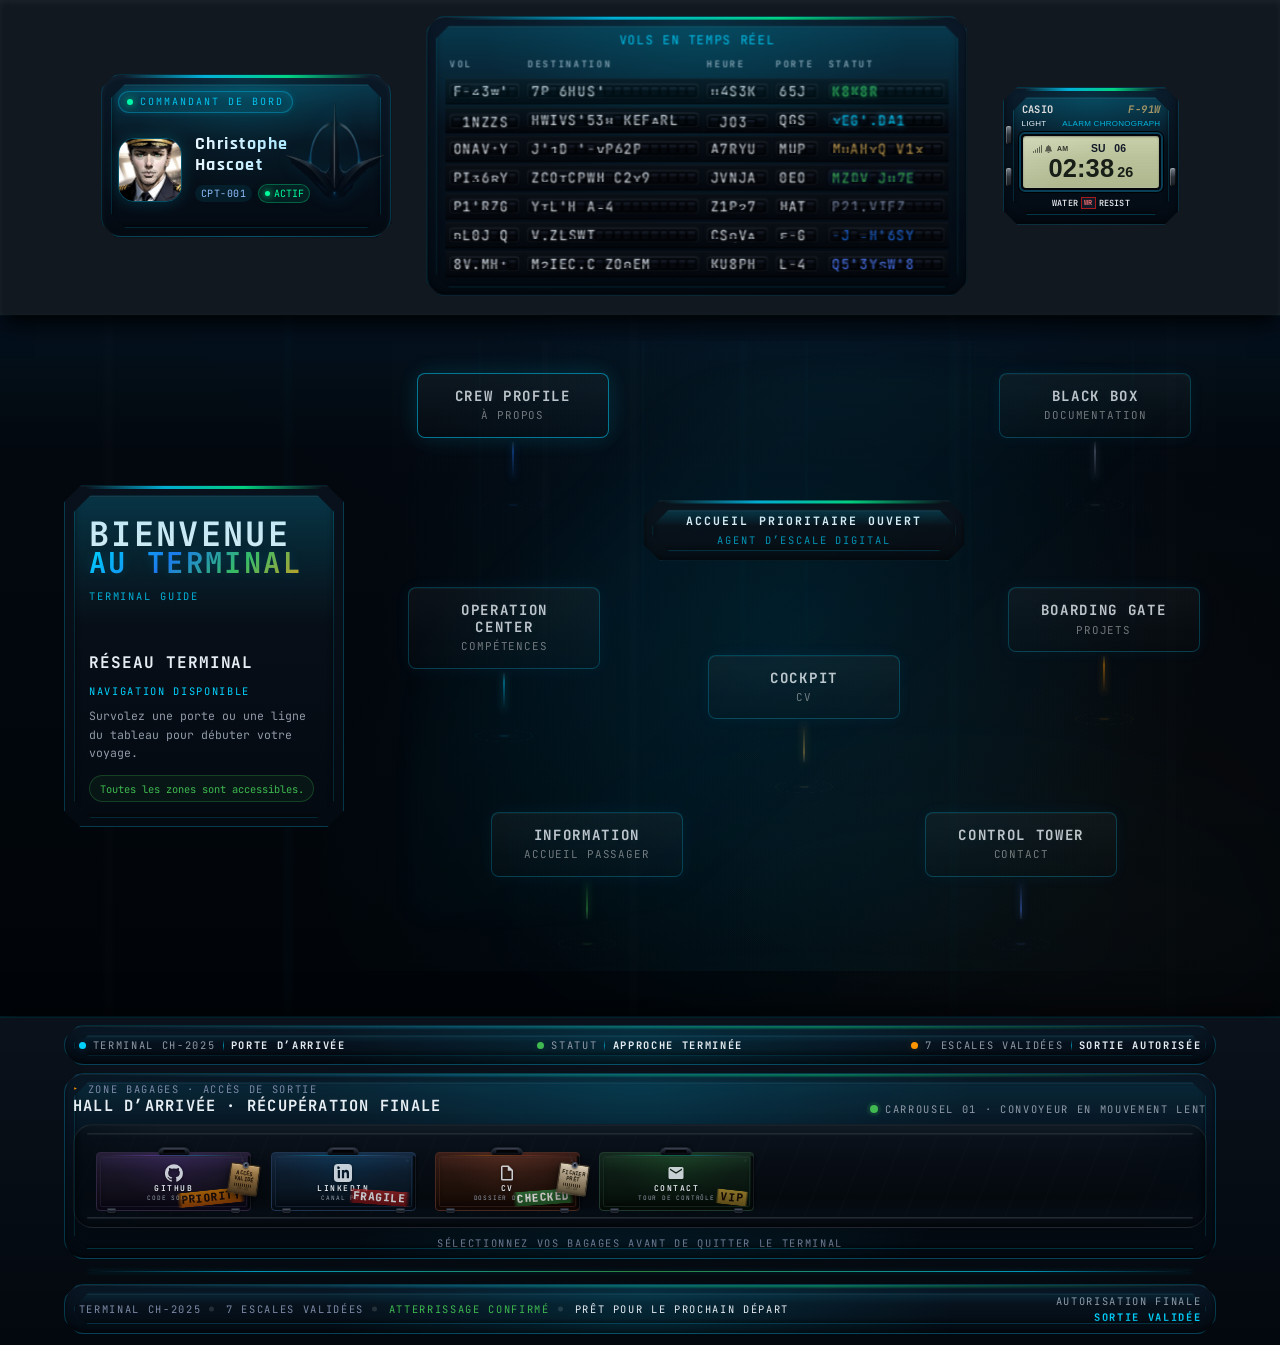
==== index.html @ f404894a "premier commit" ====
<!DOCTYPE html>
<html lang="fr">

<head>
    <meta charset="UTF-8">
    <meta name="viewport" content="width=device-width, initial-scale=1.0">
    <title>Christophe Hascoet — Terminal A56</title>

  <link rel="preconnect" href="https://fonts.googleapis.com">
    <link rel="preconnect" href="https://fonts.gstatic.com" crossorigin>
    <link
        href="https://fonts.googleapis.com/css2?family=Rajdhani:wght@400;600;700&family=JetBrains+Mono:wght@400;600;700&display=swap"
        rel="stylesheet">
    <link rel="stylesheet" href="https://cdnjs.cloudflare.com/ajax/libs/font-awesome/6.5.1/css/all.min.css"
        integrity="sha512-DTOQO9RWCH3ppGqcWaEA1BIZOC6xxalwEsw9c2QQeAIftl+Vegovlnee1c9QX4TctnWMn13TZye+giMm8e2LwA=="
        crossorigin="anonymous" referrerpolicy="no-referrer">



    <link rel="stylesheet" href="./asset/css/style.css">
    <link rel="stylesheet" href="./asset/css/info.css">
    <link rel="stylesheet" href="./asset/css/footer.css">

</head>

<body>

    <!-- ═══ HEADER — Flight Strip ═══ -->
    <header class="header">
        <div class="header__inner container">
            <!-- PILOTE -->
            <article class="pilot-card" aria-labelledby="pilot-heading">
                <span class="pilot-card__role">Commandant de bord</span>

                <div class="pilot-card__main">
                    <img src="./asset/images/pilote christophehascoet3.png"
                        alt="Portrait professionnel de Christophe Hascoet" class="pilot-card__avatar">

                    <div class="pilot-card__info">
                        <h2 id="pilot-heading" class="pilot-card__name">Christophe Hascoet</h2>
                        <div class="pilot-card__meta">
                            <span class="pilot-card__id">CPT-001</span>
                            <span class="pilot-card__status">
                                <span class="pilot-card__dot" aria-hidden="true"></span>ACTIF
                            </span>
                        </div>
                    </div>
                </div>
                <figure class="pilot-card__logo">
                    <img src="./asset/images/logo5.PNG" alt="Logo">
                </figure>
            </article>

            <!-- TABLEAU -->
            <section class="flight-board" aria-label="Tableau des vols en temps réel">
                <table class="flight-table">
                    <caption>Vols en temps réel</caption>
                    <thead>
                        <tr>
                            <th scope="col">VOL</th>
                            <th scope="col">DESTINATION</th>
                            <th scope="col">HEURE</th>
                            <th scope="col">PORTE</th>
                            <th scope="col">STATUT</th>
                        </tr>
                    </thead>
                    <tbody id="flight-body"></tbody>
                </table>
            </section>

            <!-- CASIO -->
            <aside class="casio" aria-label="Horloge de bord">
                <div class="casio__body">
                    <div class="casio__header">
                        <span class="casio__brand">CASIO</span>
                        <span class="casio__model">F-91W</span>
                    </div>
                    <div class="casio__function-bar">
                        <span class="casio__light">LIGHT</span>
                        <span class="casio__alarm">ALARM CHRONOGRAPH</span>
                    </div>
                    <div class="casio__screen-border">
                        <div class="casio__screen">
                            <div class="casio__top">
                                <div class="casio__icons" aria-hidden="true">
                                    <span class="fa-solid fa-signal casio__icon-bars"></span>
                                    <span class="fa-solid fa-bell casio__icon-bell"></span>
                                    <span id="casio-ampm" class="casio__ampm">PM</span>
                                </div>
                                <p class="casio__date" aria-hidden="true">
                                    <span id="casio-day">SA</span>
                                    <span id="casio-date">31</span>
                                </p>
                            </div>
                            <p class="casio__time" aria-hidden="true">
                                <time id="casio-time" datetime="00:00">11:04</time>
                                <span id="casio-seconds" class="casio__seconds">33</span>
                            </p>
                            <span id="casio-sr-time" class="casio__sr-time" aria-live="polite"></span>
                        </div>
                    </div>
                    <p class="casio__footer" aria-hidden="true">
                        <span>WATER</span>
                        <span class="casio__wr">WR</span>
                        <span>RESIST</span>
                    </p>
                    <span class="casio__btn casio__btn--lt" aria-hidden="true"></span>
                    <span class="casio__btn casio__btn--lb" aria-hidden="true"></span>
                    <span class="casio__btn casio__btn--rb" aria-hidden="true"></span>
                </div>
            </aside>
        </div>
    </header>
    <!-- ═══ MAIN — Terminal ═══ -->
    <main id="contenu" class="terminal-main">
        <section class="terminal-scene container" aria-labelledby="terminal-title" data-terminal-scene>

            <section class="terminal-guide" aria-labelledby="terminal-title">
                <header class="terminal-guide__header">
                    <h1 id="terminal-title" class="terminal-guide__title">
                        Bienvenue
                        <strong>au terminal</strong>
                    </h1>

                    <p class="terminal-guide__label">
                        Terminal guide
                    </p>
                </header>

                <section class="terminal-guide__content" aria-labelledby="guide-zone-title" aria-live="polite">
                    <h2 id="guide-zone-title" data-guide-title>
                        Orientation ouverte
                    </h2>
                    <p class="terminal-guide__zone" data-guide-code>
                        Accueil passager
                    </p>

                    <p data-guide-body>
                        Sélectionnez une destination pour commencer le parcours.
                    </p>

                    <p class="terminal-guide__status" data-guide-status>
                        Toutes les zones sont accessibles.
                    </p>
                </section>
            </section>

            <section class="terminal-concourse" aria-labelledby="terminal-orientation-title">
                <p class="terminal-back-sign" aria-hidden="true">
                    Terminal
                </p>

                <section class="terminal-orientation" aria-labelledby="terminal-orientation-title">
                    <h2 id="terminal-orientation-title">
                        Accueil prioritaire ouvert
                    </h2>

                    <p>
                        Agent d’escale digital
                    </p>
                </section>

                <nav id="terminal-gates" class="terminal-gates" aria-label="Portes du terminal">
                    <ol>
                        <li class="terminal-gate-slot terminal-gate-slot--terminal" data-terminal-zone="terminal">
                            <a class="terminal-gate" href="index.html" data-terminal-zone="terminal">
                                <p>
                                    <strong class="terminal-gate__name">Information</strong>
                                    <small>Accueil passager</small>
                                </p>
                            </a>
                        </li>

                        <li class="terminal-gate-slot terminal-gate-slot--crew-profile"
                            data-terminal-zone="crew-profile">
                            <a class="terminal-gate" href="crew-profil.html" data-terminal-zone="crew-profile">
                                <p>
                                    <strong class="terminal-gate__name">Crew profile</strong>
                                    <small>À propos</small>
                                </p>
                            </a>
                        </li>

                        <li class="terminal-gate-slot terminal-gate-slot--departures" data-terminal-zone="departures">
                            <a class="terminal-gate" href="departures.html" data-terminal-zone="departures">
                                <p>
                                    <strong class="terminal-gate__name">operation center</strong>
                                    <small>Compétences</small>
                                </p>
                            </a>
                        </li>

                        <li class="terminal-gate-slot terminal-gate-slot--boarding-gate"
                            data-terminal-zone="boarding-gate">
                            <a class="terminal-gate" href="bording-gate.html" data-terminal-zone="boarding-gate">
                                <p>
                                    <strong class="terminal-gate__name">Boarding gate</strong>
                                    <small>Projets</small>
                                </p>
                            </a>
                        </li>

                        <li class="terminal-gate-slot terminal-gate-slot--black-box" data-terminal-zone="black-box">
                            <a class="terminal-gate" href="black-box.html" data-terminal-zone="black-box">
                                <p>
                                    <strong class="terminal-gate__name">Black box</strong>
                                    <small>Documentation</small>
                                </p>
                            </a>
                        </li>

                        <li class="terminal-gate-slot terminal-gate-slot--cockpit" data-terminal-zone="cockpit">
                            <a class="terminal-gate" href="cockpit.html" data-terminal-zone="cockpit">
                                <p>
                                    <strong class="terminal-gate__name">Cockpit</strong>
                                    <small>CV</small>
                                </p>
                            </a>
                        </li>

                        <li class="terminal-gate-slot terminal-gate-slot--control-tower"
                            data-terminal-zone="control-tower">
                            <a class="terminal-gate" href="control-tower.html" data-terminal-zone="control-tower">
                                <p>
                                    <strong class="terminal-gate__name">Control tower</strong>
                                    <small>Contact</small>
                                </p>
                            </a>
                        </li>
                    </ol>
                </nav>
            </section>

        </section>
    </main>


    <footer class="claim-footer" role="contentinfo">
        <div class="container claim-footer__layout">

            <!-- 1. TERMINAL STATUS -->
            <section class="airport-panel claim-status" aria-label="Statut du terminal d’arrivée">
                <p class="claim-status__item">
                    <span>TERMINAL CH-2025</span>
                    <i aria-hidden="true"></i>
                    <strong>PORTE D’ARRIVÉE</strong>
                </p>

                <p class="claim-status__item">
                    <span>STATUT</span>
                    <i aria-hidden="true"></i>
                    <strong>APPROCHE TERMINÉE</strong>
                </p>

                <p class="claim-status__item">
                    <span>7 ESCALES VALIDÉES</span>
                    <i aria-hidden="true"></i>
                    <strong>SORTIE AUTORISÉE</strong>
                </p>
            </section>

            <!-- 2. BAGGAGE CLAIM -->
            <section class="airport-panel claim-stage" aria-labelledby="baggageClaimTitle">
                <header class="claim-stage__head">
                    <div class="claim-stage__copy">
                        <p class="claim-stage__eyebrow">Zone bagages · accès de sortie</p>
                        <h2 id="baggageClaimTitle" class="claim-stage__title">
                            Hall d’arrivée · récupération finale
                        </h2>
                    </div>

                    <p class="claim-stage__state">
                        Carrousel 01 · convoyeur en mouvement lent
                    </p>
                </header>

                <div class="claim-belt-shell">
                    <nav class="claim-belt claim-belt-track" aria-label="Points d’accès finaux">

                        <!-- BAG 01 — GITHUB -->
                        <a href="https://github.com/ton-profil" target="_blank" rel="noreferrer noopener"
                            class="luggage luggage--lg luggage--github" style="--y:2px;--tilt:-1deg;"
                            aria-label="Bagage GitHub, accès au code source">
                            <span class="luggage__shadow" aria-hidden="true"></span>

                            <div class="luggage__body">
                                <span class="luggage__side" aria-hidden="true"></span>
                                <span class="luggage__handle" aria-hidden="true"></span>
                                <span class="luggage__latch luggage__latch--l" aria-hidden="true"></span>
                                <span class="luggage__latch luggage__latch--r" aria-hidden="true"></span>
                                <span class="luggage__led" aria-hidden="true"></span>
                                <span class="luggage__sticker luggage__sticker--priority"
                                    aria-hidden="true">PRIORITY</span>

                                <div class="luggage__face">
                                    <svg class="luggage__icon" viewBox="0 0 24 24" width="18" height="18"
                                        aria-hidden="true">
                                        <path fill="currentColor"
                                            d="M12 .3a12 12 0 0 0-3.8 23.4c.6.1.8-.3.8-.6v-2c-3.3.7-4-1.6-4-1.6-.6-1.4-1.4-1.8-1.4-1.8-1-.7.1-.7.1-.7 1.2 0 1.9 1.2 1.9 1.2 1 1.8 2.8 1.3 3.5 1 0-.8.4-1.3.7-1.6-2.7-.3-5.5-1.3-5.5-6 0-1.2.5-2.3 1.3-3.1-.2-.4-.6-1.6 0-3.2 0 0 1-.3 3.4 1.2a11.5 11.5 0 0 1 6 0c2.3-1.5 3.3-1.2 3.3-1.2.7 1.6.2 2.8.1 3.2.9.8 1.3 1.9 1.3 3.1 0 4.6-2.8 5.6-5.5 5.9.5.4.9 1 .9 2.2v3.3c0 .3.1.7.8.6A12 12 0 0 0 12 .3" />
                                    </svg>
                                    <h3 class="luggage__title">GITHUB</h3>
                                    <p class="luggage__desc">Code source</p>
                                </div>
                            </div>

                            <svg class="luggage__string" viewBox="0 0 50 70" aria-hidden="true">
                                <path d="M 25 4 Q 30 22, 40 42" stroke="#3a4254" stroke-width="1" fill="none"
                                    stroke-linecap="round" />
                            </svg>

                            <div class="luggage__tag">
                                <span class="luggage__tag-ring" aria-hidden="true"></span>
                                <strong>ACCÈS<br>VALIDÉ</strong>
                                <span class="luggage__tag-bar" aria-hidden="true"></span>
                                <span class="luggage__tag-code">CH-01</span>
                            </div>
                        </a>

                        <!-- BAG 02 — LINKEDIN -->
                        <a href="https://www.linkedin.com/in/ton-profil" target="_blank" rel="noreferrer noopener"
                            class="luggage luggage--md luggage--linkedin" style="--y:-4px;--tilt:1.2deg;"
                            aria-label="Bagage LinkedIn, canal professionnel ouvert">
                            <span class="luggage__shadow" aria-hidden="true"></span>

                            <div class="luggage__body">
                                <span class="luggage__side" aria-hidden="true"></span>
                                <span class="luggage__handle" aria-hidden="true"></span>
                                <span class="luggage__latch luggage__latch--l" aria-hidden="true"></span>
                                <span class="luggage__latch luggage__latch--r" aria-hidden="true"></span>
                                <span class="luggage__led" aria-hidden="true"></span>
                                <span class="luggage__sticker luggage__sticker--fragile"
                                    aria-hidden="true">FRAGILE</span>

                                <div class="luggage__face">
                                    <svg class="luggage__icon" viewBox="0 0 24 24" width="18" height="18"
                                        aria-hidden="true">
                                        <path fill="currentColor"
                                            d="M19 0H5a5 5 0 0 0-5 5v14a5 5 0 0 0 5 5h14a5 5 0 0 0 5-5V5a5 5 0 0 0-5-5zM8 19H5V8h3v11zM6.5 6.7a1.8 1.8 0 1 1 0-3.5 1.8 1.8 0 0 1 0 3.5zM20 19h-3v-5.6c0-1.4-.5-2.3-1.7-2.3-1 0-1.5.6-1.7 1.3-.1.2-.1.6-.1.9V19h-3V8h3v1.3c.4-.7 1.2-1.6 2.9-1.6 2.1 0 3.6 1.4 3.6 4.3V19z" />
                                    </svg>
                                    <h3 class="luggage__title">LINKEDIN</h3>
                                    <p class="luggage__desc">Canal pro</p>
                                </div>
                            </div>
                        </a>

                        <!-- BAG 03 — CV -->
                        <a href="/docs/cv.pdf" download class="luggage luggage--md luggage--cv"
                            style="--y:1px;--tilt:-0.8deg;" aria-label="Dossier de vol, CV prêt au téléchargement">
                            <span class="luggage__shadow" aria-hidden="true"></span>

                            <div class="luggage__body">
                                <span class="luggage__side" aria-hidden="true"></span>
                                <span class="luggage__handle" aria-hidden="true"></span>
                                <span class="luggage__latch luggage__latch--l" aria-hidden="true"></span>
                                <span class="luggage__latch luggage__latch--r" aria-hidden="true"></span>
                                <span class="luggage__led" aria-hidden="true"></span>
                                <span class="luggage__sticker luggage__sticker--checked"
                                    aria-hidden="true">CHECKED</span>

                                <div class="luggage__face">
                                    <svg class="luggage__icon" viewBox="0 0 24 24" width="18" height="18"
                                        aria-hidden="true">
                                        <path fill="currentColor"
                                            d="M14 2H6a2 2 0 0 0-2 2v16a2 2 0 0 0 2 2h12a2 2 0 0 0 2-2V8l-6-6zm4 18H6V4h7v5h5v11z" />
                                    </svg>
                                    <h3 class="luggage__title">CV</h3>
                                    <p class="luggage__desc">Dossier de vol</p>
                                </div>
                            </div>

                            <svg class="luggage__string" viewBox="0 0 50 70" aria-hidden="true">
                                <path d="M 25 4 Q 30 22, 40 42" stroke="#3a4254" stroke-width="1" fill="none"
                                    stroke-linecap="round" />
                            </svg>

                            <div class="luggage__tag">
                                <span class="luggage__tag-ring" aria-hidden="true"></span>
                                <strong>FICHIER<br>PRÊT</strong>
                                <span class="luggage__tag-bar" aria-hidden="true"></span>
                                <span class="luggage__tag-code">CH-03</span>
                            </div>
                        </a>

                        <!-- BAG 04 — CONTACT -->
                        <a href="mailto:contact@tonsite.com" class="luggage luggage--lg luggage--contact"
                            style="--y:-2px;--tilt:0.7deg;" aria-label="Bagage contact, transmission finale prête">
                            <span class="luggage__shadow" aria-hidden="true"></span>

                            <div class="luggage__body">
                                <span class="luggage__side" aria-hidden="true"></span>
                                <span class="luggage__handle" aria-hidden="true"></span>
                                <span class="luggage__latch luggage__latch--l" aria-hidden="true"></span>
                                <span class="luggage__latch luggage__latch--r" aria-hidden="true"></span>
                                <span class="luggage__led" aria-hidden="true"></span>
                                <span class="luggage__sticker luggage__sticker--vip" aria-hidden="true">VIP</span>

                                <div class="luggage__face">
                                    <svg class="luggage__icon" viewBox="0 0 24 24" width="18" height="18"
                                        aria-hidden="true">
                                        <path fill="currentColor"
                                            d="M20 4H4a2 2 0 0 0-2 2v12a2 2 0 0 0 2 2h16a2 2 0 0 0 2-2V6a2 2 0 0 0-2-2zm0 4l-8 5-8-5V6l8 5 8-5v2z" />
                                    </svg>
                                    <h3 class="luggage__title">CONTACT</h3>
                                    <p class="luggage__desc">Tour de contrôle</p>
                                </div>
                            </div>
                        </a>

                    </nav>
                </div>

                <p class="claim-stage__hint">
                    Sélectionnez vos bagages avant de quitter le terminal
                </p>
            </section>

            <!-- 3. SCAN LINE -->
            <div class="claim-scan" aria-hidden="true"></div>

            <!-- 4. FLIGHT SUMMARY -->
            <section class="airport-panel claim-summary" aria-label="Résumé final du trajet">
                <p class="claim-summary__route">
                    <span>Terminal CH-2025</span>
                    <span>7 escales validées</span>
                    <span>Atterrissage confirmé</span>
                    <span>Prêt pour le prochain départ</span>
                </p>

                <div class="claim-summary__side">
                    <span>Autorisation finale</span>
                    <strong>Sortie validée</strong>
                </div>
            </section>

        </div>
    </footer>

    <script src="https://cdnjs.cloudflare.com/ajax/libs/gsap/3.12.2/gsap.min.js"></script>
    <script src="./asset/js/main.js"></script>
    <script src="./asset/js/info.js"></script>
</body>

</html>
---- asset/css/style.css ----
@import url("https://fonts.cdnfonts.com/css/ds-digital");

@layer reset, base, layout, components, animations, responsive, a11y;

@layer reset {

  *,
  *::before,
  *::after {
    box-sizing: border-box;
    margin: 0;
    padding: 0;
  }

  html {
    font-size: 16px;
    scroll-behavior: inherit;
    color-scheme: dark;
  }

  body {
    min-height: 100dvh;
    display: flex;
    flex-direction: column;
    background: var(--bg-main);
    color: var(--color-text);
    font-family: var(--font-mono);
    overflow-x: hidden;
  }

  img {
    display: block;
    max-width: 100%;
    height: auto;
  }

  a {
    color: inherit;
    text-decoration: none;
  }

  ul,
  ol {
    list-style: none;
  }
}

@layer base {
  :root {
    /* ═══════════════════════════════════════════════════════════
       FONTS
    ═══════════════════════════════════════════════════════════ */
    --font-sans: "Rajdhani", system-ui, sans-serif;
    --font-mono: "JetBrains Mono", ui-monospace, monospace;
    --font-digital: "DS-Digital", sans-serif;

    /* ═══════════════════════════════════════════════════════════
       COLORS - MAIN PALETTE
    ═══════════════════════════════════════════════════════════ */
    --color-bg-page: #05080f;
    --color-bg-panel: #111820;
    --color-bg-card: #101e38;
    --color-primary: #1f6fea;
    --color-accent: #00d2ff;
    --color-green: #3fb950;
    --color-amber: #ff9500;
    --color-violet: #9b5cff;
    --color-tech: #7c8aa6;
    --color-cockpit: #caa24f;
    --color-tower: #4f7cff;
    --color-text: #e6edf3;
    --color-muted: #909aa7;
    --hud-green: #00ff9c;

    /* ═══════════════════════════════════════════════════════════
       COLORS - WITH ALPHA (réutilisables partout)
    ═══════════════════════════════════════════════════════════ */
    /* Accent variations */
    --color-accent-90: rgba(0, 210, 255, 0.9);
    --color-accent-82: rgba(0, 210, 255, 0.82);
    --color-accent-80: rgba(0, 210, 255, 0.8);
    --color-accent-35: rgba(0, 210, 255, 0.35);
    --color-accent-22: rgba(0, 210, 255, 0.22);
    --color-accent-18: rgba(0, 210, 255, 0.18);
    --color-accent-15: rgba(0, 210, 255, 0.15);
    --color-accent-14: rgba(0, 210, 255, 0.14);
    --color-accent-12: rgba(0, 210, 255, 0.12);
    --color-accent-10: rgba(0, 210, 255, 0.10);
    --color-accent-08: rgba(0, 210, 255, 0.08);
    --color-accent-06: rgba(0, 210, 255, 0.06);

    /* Green variations */
    --color-green-80: rgba(0, 255, 150, 0.8);
    --color-green-30: rgba(0, 255, 150, 0.3);
    --color-green-08: rgba(0, 255, 150, 0.08);
    --color-green-26: rgba(63, 185, 80, 0.26);
    --color-green-065: rgba(63, 185, 80, 0.065);

    /* White variations */
    --color-white-22: rgba(255, 255, 255, 0.22);
    --color-white-20: rgba(255, 255, 255, 0.20);
    --color-white-18: rgba(255, 255, 255, 0.18);
    --color-white-12: rgba(255, 255, 255, 0.12);
    --color-white-08: rgba(255, 255, 255, 0.08);
    --color-white-06: rgba(255, 255, 255, 0.06);
    --color-white-05: rgba(255, 255, 255, 0.05);
    --color-white-04: rgba(255, 255, 255, 0.04);

    /* Black variations */
    --color-black-90: rgba(0, 0, 0, 0.9);
    --color-black-85: rgba(0, 0, 0, 0.85);
    --color-black-80: rgba(0, 0, 0, 0.8);
    --color-black-72: rgba(0, 0, 0, 0.72);
    --color-black-65: rgba(0, 0, 0, 0.65);
    --color-black-55: rgba(0, 0, 0, 0.55);
    --color-black-50: rgba(0, 0, 0, 0.5);
    --color-black-45: rgba(0, 0, 0, 0.45);
    --color-black-35: rgba(0, 0, 0, 0.35);
    --color-white-14: rgba(255, 255, 255, 0.14);
    --color-white-01: rgba(255, 255, 255, 0.01);
    --color-green-065: rgba(63, 185, 80, 0.065);

    /* ═══════════════════════════════════════════════════════════
       COLORS - STATUS (pour les flaps)
    ═══════════════════════════════════════════════════════════ */
    --color-status-archived: var(--color-tech);
    --color-status-authorized: var(--color-cockpit);
    --color-status-clearance: var(--color-tower);
    --color-status-review: var(--color-primary);
    --color-status-open: var(--color-primary);
    --color-status-ready: var(--color-green);
    --color-status-boarding: var(--color-accent);
    --color-status-ontime: var(--color-accent);
    --color-status-gate-open: var(--color-green);
    --color-status-final: var(--color-amber);

    /* ═══════════════════════════════════════════════════════════
       TEXT SIZES
    ═══════════════════════════════════════════════════════════ */
    --text-xs: clamp(0.55rem, 0.9vw, 0.65rem);
    --text-sm: clamp(0.62rem, 1.1vw, 0.72rem);
    --text-md: clamp(0.72rem, 1.4vw, 0.85rem);
    --text-base: clamp(0.82rem, 1.7vw, 1rem);
    --text-lg: clamp(0.92rem, 2vw, 1.1rem);
    --text-xl: clamp(1.15rem, 2.5vw, 1.5rem);
    --text-hero: clamp(1.8rem, 4.5vw, 2.8rem);
    --text-2xl: clamp(1.35rem, 3vw, 2rem);

    /* ═══════════════════════════════════════════════════════════
       SPACING
    ═══════════════════════════════════════════════════════════ */
    --space-1: 0.5rem;
    --space-2: 1rem;
    --space-3: 1.5rem;
    --space-4: 2rem;

    /* ═══════════════════════════════════════════════════════════
       LAYOUT
    ═══════════════════════════════════════════════════════════ */
    --container: 1200px;
    --cut: 14px;
    --pad-x: clamp(0.75rem, 2vw, 1.5rem);

    /* ═══════════════════════════════════════════════════════════
       CLIP-PATH - HUD SHAPE (utilisé partout!)
    ═══════════════════════════════════════════════════════════ */
    --clip-hud: polygon(0 var(--cut),
        var(--cut) 0,
        calc(100% - var(--cut)) 0,
        100% var(--cut),
        100% calc(100% - var(--cut)),
        calc(100% - var(--cut)) 100%,
        var(--cut) 100%,
        0 calc(100% - var(--cut)));

    /* ═══════════════════════════════════════════════════════════
       BACKGROUNDS - MAIN
    ═══════════════════════════════════════════════════════════ */
    --bg-main: radial-gradient(circle at top, #1b3957, #050b10 60%);

    /* Glass card background (utilisé par pilot-card, flight-board, casio) */
    --bg-glass: linear-gradient(180deg, rgba(10, 25, 40, 0.92), rgba(3, 10, 18, 0.98));
    --bg-glass-top: radial-gradient(circle at top, var(--color-accent-12), transparent 55%);

    /* Footer background */
    --bg-footer: linear-gradient(180deg, rgba(10, 18, 28, 0.96), rgba(3, 8, 14, 0.98));

    /* Row backgrounds (tableau) */
    --bg-row: linear-gradient(180deg, #0a0f16, #04080e);
    --bg-row-word: linear-gradient(180deg, #0c1118, #050a12);
    --bg-flap: linear-gradient(180deg, #1b2230 0%, #0a0d14 50%, #05070d 100%);

    /* ═══════════════════════════════════════════════════════════
       BACKGROUNDS - DECORATIVE
    ═══════════════════════════════════════════════════════════ */
    /* Neon line gradient (ligne du haut des cards) */
    --gradient-neon-line: linear-gradient(90deg,
        transparent,
        var(--color-accent-80),
        var(--color-green-80),
        transparent);

    /* Glass overlay (::after des cards) */
    --gradient-glass-overlay: linear-gradient(180deg,
        var(--color-accent-18),
        transparent 40%);

    /* Title gradient */
    --gradient-title: linear-gradient(135deg,
        var(--color-accent),
        var(--color-primary) 35%,
        var(--color-green) 65%,
        var(--color-amber));

    /* ═══════════════════════════════════════════════════════════
       SHADOWS
    ═══════════════════════════════════════════════════════════ */
    /* Card shadow (header, pilot-card) */
    --shadow-card:
      0 10px 22px var(--color-black-90),
      inset 0 2px 6px var(--color-white-05);

    /* Board shadow (flight-board, casio, panels) */
    --shadow-board:
      0 10px 24px var(--color-black-45),
      0 4px 10px var(--color-accent-10),
      inset 0 1px 0 var(--color-white-06),
      inset 0 -2px 6px var(--color-black-55);

    /* Flap inset shadow (::after overlay des cards) */
    --shadow-flap-inset:
      inset 0 1px 0 var(--color-white-06),
      inset 0 -2px 5px var(--color-black-45);

    /* Row shadow (lignes de tableau) */
    --shadow-row:
      inset 0 1px 0 var(--color-white-04),
      inset 0 -1px 0 var(--color-black-90);

    /* Word shadow */
    --shadow-word:
      inset 0 1px 0 var(--color-white-05),
      inset 0 -1px 0 var(--color-black-90);

    /* Variables d'effet Inset (Creusé sombre) pour les cartes */
    --inset-bg: rgba(0, 4, 10, 0.45) radial-gradient(circle at top, #1b3957, #050b10 60%);
    --inset-shadow: inset 0 4px 8px rgba(0, 0, 0, 0.8), 0 1px 0 rgba(255, 255, 255, 0.05);

    /* ═══════════════════════════════════════════════════════════
       BORDERS
    ═══════════════════════════════════════════════════════════ */
    --border-card: 5px solid var(--color-bg-card);
    --border-panel: 2px solid var(--color-bg-page);
    --border-glass: 1px solid var(--color-accent-22);
    --border-glass-inner: 1px solid var(--color-accent-14);
    --border-accent-35: 1px solid var(--color-accent-35);
    --border-flap: 1px solid var(--color-black-85);
    --border-white-06: 1px solid var(--color-white-06);
    --border-green-30: 1px solid var(--color-green-30);
    --border-green-26: 1px solid var(--color-green-26);

    /* ═══════════════════════════════════════════════════════════
       BORDER RADIUS
    ═══════════════════════════════════════════════════════════ */
    --radius-xs: 2px;
    --radius-sm: 12px;
    --radius-card: 14px;
    --radius-lg: 16px;
    --radius-md: 20px;
    --radius-pill: 999px;

    /* ═══════════════════════════════════════════════════════════
       TABLE VARIABLES
    ═══════════════════════════════════════════════════════════ */
    --board-padding: 1rem 1.2rem;
    --table-gap: 3px;
    --th-padding: 0 4px 6px;
    --td-padding: 3px 4px;
    --flap-size: 0.6rem;
    --word-padding: 2px 2px;

    /* ═══════════════════════════════════════════════════════════
       TRANSITIONS
    ═══════════════════════════════════════════════════════════ */
    --transition-fast: 0.25s ease;
    --transition-medium: 0.3s ease;


  }

  :focus-visible {
    outline: 2px solid var(--color-accent);
    outline-offset: 3px;
    border-radius: var(--radius-sm);
  }

  .sr-only {
    position: absolute;
    width: 1px;
    height: 1px;
    padding: 0;
    margin: -1px;
    overflow: hidden;
    clip: rect(0, 0, 0, 0);
    white-space: nowrap;
    border: 0;
  }

  .skip-link {
    position: absolute;
    top: -100px;
    left: var(--space-1);
    background: var(--color-primary);
    color: #fff;
    padding: var(--space-1) var(--space-2);
    border-radius: var(--radius-sm);
    font-family: var(--font-mono);
    font-size: var(--text-sm);
    z-index: 10000;
    transition: top var(--transition-fast);
  }

  .skip-link:focus {
    top: var(--space-2);
  }

  .container {
    max-width: var(--container);
    margin-inline: auto;
    padding-inline: var(--pad-x);
  }
}

@layer layout {
  .header {
    background: var(--color-bg-panel);
    box-shadow: var(--shadow-card);
    /* padding-block: var(--space-2); */
    padding-block: 0.6rem 0.8rem;
    position: relative;
    z-index: 1;
  }

  .header__inner {
    display: flex;
    align-items: center;
    justify-content: center;
    /* gap: var(--space-3); */
    gap: 1rem;
    position: relative;
    flex-wrap: wrap;
  }

  main {
    flex: 1;
    padding-block: var(--space-4);
  }

  .claim-footer {
    position: relative;
    z-index: 1;
    margin-top: auto;
    padding-block: 0.45rem 0.7rem;
    background: var(--bg-footer);
    border-top: 1px solid var(--color-accent-12);
    box-shadow: 0 -10px 24px var(--color-black-55);
  }

  .claim-footer::before {
    content: "";
    position: absolute;
    inset: 0;
    pointer-events: none;
    opacity: 0.22;
    background: repeating-linear-gradient(180deg,
        rgba(255, 255, 255, 0.012) 0 1px,
        transparent 1px 30px);
  }

  .claim-footer__layout {
    display: grid;
    gap: 0.45rem;
  }
}

@layer components {

  /* ═══════════════════════════════════════════════════════════
     PILOT CARD
  ═══════════════════════════════════════════════════════════ */
  .pilot-card {
    display: grid;
    grid-template-rows: auto 1fr;
    width: 290px;
    aspect-ratio: 16 / 9;
    padding: 1rem;
    border-radius: var(--radius-md);
    position: relative;
    overflow: hidden;
    background: var(--bg-glass-top), var(--bg-glass);
    border: var(--border-glass);
    box-shadow: var(--shadow-card);
    clip-path: var(--clip-hud);
    backdrop-filter: blur(4px);
    isolation: isolate;
  }

  .pilot-card::before {
    content: "";
    position: absolute;
    top: 0;
    left: 20px;
    right: 20px;
    height: 3px;
    background: var(--gradient-neon-line);
    border-radius: var(--radius-md);
    filter: blur(0.2px);
    pointer-events: none;
  }

  .pilot-card::after {
    content: "";
    position: absolute;
    inset: 0.55rem;
    pointer-events: none;
    box-shadow: var(--shadow-flap-inset);
    background: var(--gradient-glass-overlay);
    border: var(--border-glass-inner);
    clip-path: inherit;
  }

  /* Badge rôle */
  .pilot-card__role {
    display: inline-flex;
    align-items: center;
    gap: 0.4rem;
    font-size: 10px;
    letter-spacing: 0.2em;
    text-transform: uppercase;
    color: var(--color-accent-90);
    padding: 0.2rem 0.5rem;
    border-radius: var(--radius-pill);
    width: fit-content;
    border: var(--border-accent-35);
    background: var(--color-accent-06);
    box-shadow:
      inset 0 0 8px var(--color-accent-10),
      0 0 6px var(--color-accent-15);
  }

  .pilot-card__role::before {
    content: "";
    width: 6px;
    height: 6px;
    border-radius: 50%;
    background: var(--hud-green);
    box-shadow: 0 0 8px var(--hud-green);
    animation: hudPulse 1.8s infinite;
  }

  @keyframes hudPulse {

    0%,
    100% {
      opacity: 1;
      transform: scale(1);
    }

    50% {
      opacity: 0.4;
      transform: scale(1.6);
    }
  }

  /* Bloc principal */
  .pilot-card__main {
    display: flex;
    align-items: center;
    gap: 0.8rem;
    margin-top: 0.5rem;
    position: relative;
    z-index: 2;
  }

  /* Avatar */
  .pilot-card__avatar {
    width: 64px;
    height: 64px;
    object-fit: cover;
    border-radius: var(--radius-lg);
    border: var(--border-accent-35);
    box-shadow:
      0 0 15px rgba(0, 210, 255, 0.2),
      inset 0 0 10px var(--color-white-08);
    filter: saturate(1.05) contrast(1.03);
  }

  /* Logo de fond */
  .pilot-card__logo {
    position: absolute;
    bottom: 44px;
    right: 5px;
    width: 100px;
    height: auto;
    pointer-events: none;
    z-index: 1;
    opacity: 0.3;
    filter: drop-shadow(0 0 10px rgba(0, 210, 255, 0.3));
    transform: translateY(10px);
  }

  /* Infos */
  .pilot-card__info {
    max-width: 160px;
    display: flex;
    flex-direction: column;
    gap: 0.35rem;
    transform: translateY(-2px);
  }

  .pilot-card__name {
    margin: 0;
    font-size: 1.15rem;
    font-weight: 800;
    line-height: 1.1;
    background: linear-gradient(90deg, #eaf6ff, #7fdfff);
    background-clip: text;
    -webkit-background-clip: text;
    color: transparent;
    -webkit-text-fill-color: transparent;
    font-family: var(--font-sans);
    letter-spacing: 0.08em;
  }

  .pilot-card__meta {
    display: flex;
    align-items: center;
    gap: 0.4rem;
    margin-top: 0.25rem;
  }

  /* ID */
  .pilot-card__id {
    font-size: 10px;
    padding: 0.1rem 0.35rem;
    max-width: 110px;
    white-space: nowrap;
    overflow: hidden;
    text-overflow: ellipsis;
    letter-spacing: 0.05em;
    border-radius: var(--radius-pill);
    background: var(--color-accent-08);
    color: #8fbfff;
    font-family: var(--font-mono);
  }

  /* Status */
  .pilot-card__status {
    display: inline-flex;
    align-items: center;
    gap: 0.25rem;
    font-size: 10px;
    padding: 0.1rem 0.35rem;
    border-radius: var(--radius-md);
    border: var(--border-green-30);
    background: var(--color-green-08);
    color: var(--hud-green);
    white-space: nowrap;
    font-family: var(--font-mono);
    animation: system-pulse 2.5s infinite;
  }

  @keyframes system-pulse {

    0%,
    100% {
      opacity: 1;
    }

    50% {
      opacity: 0.6;
    }
  }

  .pilot-card__dot {
    width: 5px;
    height: 5px;
    border-radius: 50%;
    animation: dot-pulse 2s infinite;
    background: var(--hud-green);
    box-shadow:
      0 0 6px var(--hud-green),
      0 0 12px rgba(63, 185, 80, 0.6);
  }

  /* ═══════════════════════════════════════════════════════════
     FLIGHT BOARD (TABLEAU)
  ═══════════════════════════════════════════════════════════ */
  .flight-board {
    background: var(--bg-glass-top), var(--bg-glass);
    border: var(--border-glass);
    box-shadow: var(--shadow-board);
    clip-path: var(--clip-hud);
    backdrop-filter: blur(4px);
    border-radius: var(--radius-md);
    padding: var(--board-padding);
    position: relative;
    overflow: hidden;
    isolation: isolate;
    transform: scale(0.96);
    transform-origin: center;
  }

  .flight-board::before {
    content: "";
    position: absolute;
    top: 0;
    left: 20px;
    right: 20px;
    height: 3px;
    background: var(--gradient-neon-line);
    border-radius: var(--radius-md);
    filter: blur(0.2px);
    pointer-events: none;
  }

  .flight-board::after {
    content: "";
    position: absolute;
    inset: 0.55rem;
    pointer-events: none;
    box-shadow: var(--shadow-flap-inset);
    background: var(--gradient-glass-overlay);
    border: var(--border-glass-inner);
    clip-path: inherit;
  }

  .flight-table {
    border-collapse: separate;
    border-spacing: 0 var(--table-gap);
    perspective: 900px;
    width: 100%;
  }

  .flight-table caption {
    font-size: 0.8rem;
    color: var(--color-accent);
    margin-bottom: 0.4rem;
    text-align: center;
    letter-spacing: 1px;
    opacity: 0.9;
    text-transform: uppercase;
  }

  .flight-table th {
    font-size: 0.6rem;
    color: var(--color-muted);
    letter-spacing: 2px;
    padding: var(--th-padding);
    text-align: left;
  }

  .flight-table td {
    padding: var(--td-padding);
    white-space: nowrap;
  }

  .flight-table tbody tr {
    background: var(--bg-row);
    box-shadow: var(--shadow-row);
    transition:
      background var(--transition-fast),
      transform var(--transition-fast);
  }

  .flight-table tbody tr:hover {
    background: rgba(31, 111, 234, 0.12);
    transform: translateX(2px);
  }

  /* Structure du mot */
  .word {
    display: inline-flex;
    align-items: center;
    flex-wrap: nowrap;
    padding: var(--word-padding);
    background: var(--bg-row-word);
    border-radius: 4px;
    border: var(--border-white-06);
    box-shadow: var(--shadow-word);
    transform-style: preserve-3d;
  }

  /* Le Flap */
  .flap {
    width: var(--flap-size);
    height: var(--flap-size);
    line-height: var(--flap-size);
    text-align: center;
    background: var(--bg-flap);
    border: var(--border-flap);
    border-radius: var(--radius-xs);
    transform-origin: center bottom;
    backface-visibility: hidden;
    position: relative;
    box-shadow: 0 2px 4px var(--color-black-55);
    font-size: 0.9rem;
    letter-spacing: 0.02rem;
    margin: 0;
    flex-shrink: 0;
  }

  .flap::after {
    content: "";
    position: absolute;
    top: 50%;
    left: 0;
    width: 100%;
    height: 1px;
    background: rgba(0, 0, 0, 0.7);
  }

  /* Status colors for flaps */
  .status-archived .flap {
    color: var(--color-status-archived);
  }

  .status-authorized .flap {
    color: var(--color-status-authorized);
  }

  .status-clearance .flap {
    color: var(--color-status-clearance);
    animation: blinkDelay 2s infinite;
  }

  .status-review .flap {
    color: var(--color-status-review);
  }

  .status-open .flap {
    color: var(--color-status-open);
    text-shadow: 0 0 8px rgba(31, 111, 234, 0.7);
  }

  .status-ready .flap {
    color: var(--color-status-ready);
    text-shadow: 0 0 6px rgba(0, 255, 156, 0.6);
  }

  .status-boarding .flap {
    color: var(--color-status-boarding);
    text-shadow: 0 0 8px rgba(77, 184, 255, 0.8);
    animation: pulseBoarding 1.5s infinite;
  }

  .status-ontime .flap {
    color: var(--color-status-ontime);
    text-shadow: 0 0 6px rgba(255, 255, 255, 0.5);
  }

  .status-gate-open .flap {
    color: var(--color-status-gate-open);
    text-shadow: 0 0 8px rgba(31, 111, 234, 0.7);
  }

  .status-final .flap {
    color: var(--color-status-final);
    text-shadow: 0 0 6px rgba(255, 179, 0, 0.7);
    animation: flashFinal 0.8s infinite;
  }

  @keyframes pulseBoarding {

    0%,
    100% {
      filter: brightness(1);
    }

    50% {
      filter: brightness(1.4);
    }
  }

  @keyframes flashFinal {

    0%,
    100% {
      opacity: 1;
    }

    50% {
      opacity: 0.3;
    }
  }

  @keyframes blinkDelay {

    0%,
    100% {
      opacity: 1;
    }

    50% {
      opacity: 0.6;
    }
  }

  /* Mise en page des colonnes */
  /* Mise en page des colonnes - CORRIGÉ */
  .flight-table th:nth-child(1),
  .flight-table td:nth-child(1) {
    width: 10%;
    min-width: 55px;
  }

  .flight-table th:nth-child(2),
  .flight-table td:nth-child(2) {
    width: 36%;
    min-width: 110px;
  }

  .flight-table th:nth-child(3),
  .flight-table td:nth-child(3) {
    width: 15%;
    min-width: 65px;
  }

  .flight-table th:nth-child(4),
  .flight-table td:nth-child(4) {
    width: 12%;
    min-width: 55px;
  }

  .flight-table th:nth-child(5),
  .flight-table td:nth-child(5) {
    width: 27%;
    min-width: 115px;
  }

  /* ═══════════════════════════════════════════════════════════
     CASIO WATCH
  ═══════════════════════════════════════════════════════════ */
  .casio {
    display: flex;
    justify-content: center;
    align-items: center;
    flex-shrink: 0;
  }

  .casio__body {
    overflow: visible;
    max-width: 250px;
    padding: 0.85rem 0.9rem 0.9rem;
    border-radius: var(--radius-card);
    background: var(--bg-glass-top), var(--bg-glass);
    border: var(--border-glass);
    box-shadow: var(--shadow-board);
    clip-path: var(--clip-hud);
    position: relative;
    flex-shrink: 0;
    isolation: isolate;
  }

  .casio__body::before {
    content: "";
    position: absolute;
    top: 0;
    left: 20px;
    right: 20px;
    height: 3px;
    background: var(--gradient-neon-line);
    border-radius: var(--radius-md);
    filter: blur(0.2px);
    pointer-events: none;
  }

  .casio__body::after {
    content: "";
    position: absolute;
    inset: 0.55rem;
    pointer-events: none;
    box-shadow: var(--shadow-flap-inset);
    background: var(--gradient-glass-overlay);
    border: var(--border-glass-inner);
    clip-path: inherit;
  }

  .casio__header {
    display: flex;
    justify-content: space-between;
    padding-inline: 3px;
    margin-bottom: 3px;
    position: relative;
    z-index: 3;
  }

  .casio__brand,
  .casio__model {
    font-size: var(--text-xs);
    font-weight: 700;
    letter-spacing: 0.4px;
    color: #dcdcdc;
  }

  .casio__model {
    font-style: italic;
    color: #a49666;
  }

  .casio__function-bar {
    display: flex;
    justify-content: space-between;
    align-items: center;
    padding: 0px 3px 2px;
    margin-bottom: 2px;
    font-family: var(--font-digital);
    font-size: 8px;
    letter-spacing: 0.25px;
    position: relative;
    z-index: 3;
    gap: 1rem;
  }

  .casio__alarm {
    color: var(--color-accent-82);
  }

  .casio__screen-border {
    border-radius: 6px;
    padding: 2px;
    background: var(--color-bg-page);
    position: relative;
    border: 2px solid #083f57;
    box-shadow:
      0 0 0 1px var(--color-black-90),
      inset 0 0 4px var(--color-black-72),
      0 0 3px rgba(0, 180, 255, 0.05);
    z-index: 3;
  }

  .casio__screen-border::after {
    content: "";
    position: absolute;
    inset: 2px;
    border-radius: 5px;
    background: linear-gradient(135deg, var(--color-white-18), transparent 45%);
    pointer-events: none;
  }

  .casio__top,
  .casio__time {
    position: relative;
    z-index: 1;
  }

  .casio__screen {
    padding: 7px 9px;
    border-radius: 3px;
    font-family: var(--font-mono);
    color: #111827;
    background: linear-gradient(180deg, #c8d0ab 0%, #b9c29a 45%, #aeb78e 100%);
    box-shadow:
      inset 0 1px 2px var(--color-black-35),
      inset 0 -1px 1px var(--color-white-12);
    display: flex;
    flex-direction: column;
    position: relative;
    overflow: hidden;
  }

  .casio__screen::after {
    content: "";
    position: absolute;
    inset: 0;
    opacity: 0.025;
    pointer-events: none;
    z-index: 0;
    mix-blend-mode: multiply;
    background-image: repeating-linear-gradient(0deg,
        rgba(0, 0, 0, 0.045) 0px,
        rgba(0, 0, 0, 0.045) 1px,
        transparent 1px,
        transparent 3px);
  }

  .casio__top {
    display: grid;
    grid-template-columns: auto 1fr;
    align-items: center;
    font-size: var(--text-xs);
    margin-bottom: 1px;
    font-weight: 600;
    letter-spacing: 0.2px;
  }

  .casio__date {
    display: flex;
    gap: 6px;
    justify-content: center;
    font-family: var(--font-digital);
    font-weight: 900;
  }

  .casio__date span {
    min-width: 16px;
    text-align: center;
    font-family: var(--font-digital);
    font-weight: 900;
  }

  .casio__icons {
    display: flex;
    align-items: baseline;
    gap: 3px;
  }

  .casio__icon-bars,
  .casio__icon-bell {
    font-size: 8px;
    color: var(--color-black-55);
    transform: translateY(1px);
    font-weight: 700;
  }

  .casio__ampm {
    font-size: 7px;
    font-weight: 900;
    margin-left: 2px;
    color: rgba(0, 0, 0, 0.75);
    font-family: var(--font-digital);
  }

  .casio__time {
    font-family: var(--font-digital);
    font-size: 1.59rem;
    line-height: 1;
    font-weight: 700;
    display: flex;
    justify-content: center;
    align-items: baseline;
    margin-top: 1px;
    font-variant-numeric: tabular-nums;
    color: rgba(10, 16, 12, 0.92);
    letter-spacing: 0.15px;
  }

  .casio__seconds {
    font-family: var(--font-digital);
    font-size: 0.9rem;
    font-weight: 700;
    margin-left: 3px;
    color: rgba(10, 16, 12, 0.92);
  }

  .casio__sr-time {
    position: absolute;
    width: 1px;
    height: 1px;
    padding: 0;
    margin: -1px;
    overflow: hidden;
    clip: rect(0, 0, 0, 0);
    white-space: nowrap;
    border: 0;
  }

  .casio__footer {
    color: #e5e7eb;
    display: flex;
    justify-content: center;
    gap: 3px;
    font-weight: 600;
    letter-spacing: 0.2px;
    position: relative;
    z-index: 3;
    font-size: 8.5px;
    margin-top: 5px;
  }

  .casio__wr {
    border: 1px solid #a61c1c;
    color: #f97373;
    padding-inline: 2px;
    font-weight: 700;
    font-size: 7px;
    letter-spacing: 0.3px;
    background: #111827;
  }

  .casio__btn {
    position: absolute;
    width: 6px;
    height: 18px;
    border-radius: var(--radius-xs);
    background: linear-gradient(180deg,
        #8b949e 0%,
        #5f6873 18%,
        #2d333b 50%,
        #1c2128 100%);
    border-left: 1px solid var(--color-white-22);
    border-right: 1px solid var(--color-black-65);
    box-shadow:
      inset 0 1px 0 var(--color-white-20),
      inset 0 -1px 1px var(--color-black-65),
      0 0 3px var(--color-black-50);
    z-index: 5;
  }

  .casio__btn--lt {
    left: 2px;
    top: 28%;
  }

  .casio__btn--lb {
    left: 2px;
    bottom: 28%;
  }

  .casio__btn--rb {
    right: 2px;
    bottom: 28%;
  }

}

@layer responsive {

  @media (min-width: 900px) {
    .header__inner {
      flex-direction: row;
      align-items: center;
      justify-content: center;
      gap: 1.5rem;
    }

    .pilot-card {
      width: 290px;
    }

    .casio__body {
      max-width: 250px;
    }
  }

  @media (max-width: 899px) {
    .header__inner {
      flex-direction: column;
      align-items: center;
      gap: 1.3rem;
    }

    .pilot-card {
      width: 280px;
    }

    .casio__body {
      max-width: 240px;
    }

    .flight-board {
      width: 100%;
      padding: 1rem 0.8rem;
      border-radius: 18px;
    }

    .flight-table {
      border-spacing: 0 2px;
      table-layout: fixed;
    }


    .flight-table th:nth-child(1),
    .flight-table td:nth-child(1) {
      width: 19.5%;
    }

    .flight-table th:nth-child(2),
    .flight-table td:nth-child(2) {
      width: 42%;
    }

    .flight-table th:nth-child(3),
    .flight-table td:nth-child(3) {
      width: 19.5%;
    }

    .flight-table th:nth-child(4),
    .flight-table td:nth-child(4) {
      width: 15%;
    }

    .flight-table th:nth-child(5),
    .flight-table td:nth-child(5) {
      width: 39%;
    }

    .flight-table th {
      font-size: clamp(0.52rem, 1.8vw, 0.62rem);
      padding-bottom: 8px;
    }

    .flight-table td {
      padding: 8px 4px;
    }

    .word {
      padding: 3px 4px;
    }


    .flap {
      width: clamp(0.48rem, 1.1vw, 0.58rem);
      height: clamp(0.78rem, 1.6vw, 0.88rem);
      line-height: clamp(0.80rem, 1.6vw, 0.88rem);
      font-size: clamp(0.70rem, 1.05vw, 0.69rem);
      margin-inline: 0.5px;
    }


    .flight-table td:nth-child(1) .flap {
      width: clamp(0.44rem, 0.95vw, 0.52rem);
      font-size: clamp(0.70rem, 0.95vw, 0.69rem);
    }

    .flight-table td:nth-child(5) .flap {
      width: clamp(0.42rem, 1vw, 0.49rem);
      font-size: clamp(0.70rem, 0.95vw, 0.69rem);
    }
  }

  @media (max-width: 390px) {
    .flight-board {
      padding: 0.75rem 0.45rem;
    }

    .flap {
      width: 0.44rem;
      height: 0.68rem;
      line-height: 0.90rem;
      font-size: 0.90rem;
      font-weight: 900;
    }

    .flight-table td:nth-child(1) .flap {
      width: 0.39rem;
      font-size: 0.41rem;
    }

    .flight-table td:nth-child(5) .flap {
      width: 0.38rem;
      font-size: 0.39rem;
    }
  }


  @media (max-width: 768px) {

    .header,
    .header__inner,
    .flight-board {
      max-width: 100%;
      /* overflow-x: hidden; */
    }
  }
}
---- asset/css/info.css ----
@layer components {

  :root {
    /* ═══════════════════════════════════════════════════════════
       TERMINAL - VARIABLES SPÉCIFIQUES
    ═══════════════════════════════════════════════════════════ */
    --terminal-active-color: var(--color-accent);
    --terminal-scene-height: clamp(36rem, 70dvh, 50rem);
    --terminal-beam-size: 3.6rem;
    --terminal-beam-opacity: 0.42;
    --terminal-beam-hover-opacity: 0.9;
    --terminal-cut: 1.05rem;
    --terminal-post-height: 2.4rem;

    /* Clip-path terminal (utilise --terminal-cut différent de --cut global) */
    --clip-terminal: polygon(
      0 var(--terminal-cut),
      var(--terminal-cut) 0,
      calc(100% - var(--terminal-cut)) 0,
      100% var(--terminal-cut),
      100% calc(100% - var(--terminal-cut)),
      calc(100% - var(--terminal-cut)) 100%,
      var(--terminal-cut) 100%,
      0 calc(100% - var(--terminal-cut))
    );

    /* ═══════════════════════════════════════════════════════════
       TERMINAL - BACKGROUNDS SPÉCIFIQUES
    ═══════════════════════════════════════════════════════════ */
    
    --bg-terminal-main: 
      radial-gradient(circle at 62% 44%, rgba(0, 180, 255, 0.055), transparent 48%),
      radial-gradient(circle at 86% 76%, rgba(255, 149, 0, 0.024), transparent 34%),
      linear-gradient(180deg, rgba(3, 9, 16, 0.99), rgba(1, 5, 10, 0.99));

    --bg-terminal-panel: 
      linear-gradient(180deg, rgba(9, 18, 28, 0.96), rgba(4, 10, 18, 0.98));

    --bg-terminal-panel-alt: 
      linear-gradient(180deg, rgba(12, 18, 26, 0.96), rgba(7, 12, 18, 0.98));

    --bg-terminal-lines: 
      linear-gradient(90deg,
        transparent 0 8%,
        rgba(255, 255, 255, 0.015) 8.3% 8.65%,
        transparent 9% 22%,
        rgba(0, 210, 255, 0.022) 22.3% 22.65%,
        transparent 23% 49%,
        rgba(255, 255, 255, 0.015) 49.3% 49.65%,
        transparent 50% 74%,
        rgba(0, 210, 255, 0.02) 74.3% 74.65%,
        transparent 75% 91%,
        rgba(255, 255, 255, 0.013) 91.3% 91.65%,
        transparent 92% 100%);

    --bg-terminal-top-glow: 
      linear-gradient(to bottom,
        rgba(0, 120, 255, 0.065),
        rgba(0, 210, 255, 0.022) 48%,
        transparent 100%);

    --bg-terminal-scene-glow: 
      radial-gradient(circle at 62% 46%, rgba(0, 180, 255, 0.05), transparent 46%),
      radial-gradient(ellipse at 60% 80%, rgba(0, 210, 255, 0.032), transparent 46%);

    --bg-terminal-floor-glow: 
      radial-gradient(ellipse at 68% 72%, rgba(0, 210, 255, 0.04), transparent 38%),
      radial-gradient(ellipse at 80% 86%, rgba(255, 255, 255, 0.016), transparent 42%);

    --bg-terminal-concourse-lines:
      linear-gradient(180deg, rgba(255, 255, 255, 0.018), transparent 72%),
      repeating-linear-gradient(90deg,
        transparent 0 5.4rem,
        rgba(0, 210, 255, 0.035) 5.45rem 5.55rem,
        transparent 5.6rem 10.2rem),
      linear-gradient(90deg,
        transparent 0 18%,
        rgba(255, 255, 255, 0.014) 18.4% 18.75%,
        transparent 19.2% 42%,
        rgba(0, 210, 255, 0.026) 42.4% 42.75%,
        transparent 43.2% 68%,
        rgba(255, 255, 255, 0.012) 68.5% 68.85%,
        transparent 69.3% 100%);

    --bg-terminal-floor-grid:
      radial-gradient(ellipse at 52% 34%, rgba(0, 210, 255, 0.052), transparent 44%),
      linear-gradient(to top, rgba(0, 180, 255, 0.03), transparent 44%),
      linear-gradient(rgba(0, 210, 255, 0.028) 1px, transparent 1px),
      linear-gradient(90deg, rgba(0, 210, 255, 0.018) 1px, transparent 1px);

    --bg-terminal-gates-glow:
      linear-gradient(135deg,
        transparent 0 18%,
        rgba(0, 210, 255, 0.032) 33%,
        rgba(0, 210, 255, 0.018) 48%,
        transparent 66% 100%);

    /* Gate card backgrounds */
    --bg-gate-card: 
      linear-gradient(180deg, 
        var(--color-white-05), 
        var(--color-white-01));

    --bg-gate-active: 
      linear-gradient(180deg, rgba(14, 28, 40, 0.98), rgba(3, 8, 14, 0.98));

    --bg-scan-effect: 
      linear-gradient(100deg,
        transparent 0 38%,
        var(--color-white-08) 48%,
        transparent 58% 100%);

    /* ═══════════════════════════════════════════════════════════
       TERMINAL - SHADOWS SPÉCIFIQUES
    ═══════════════════════════════════════════════════════════ */
    
    --shadow-terminal-panel: 
      0 10px 24px var(--color-black-35),
      inset 0 1px 0 rgba(255, 255, 255, 0.03);

    --shadow-gate-card: 
      inset 0 1px 0 var(--color-white-04),
      0 0 18px rgba(0, 150, 255, 0.08);

    --shadow-gate-hover: 0 14px 28px var(--color-black-72);

    --shadow-gate-active-profile: 
      0 0 22px rgba(0, 210, 255, 0.16),
      0 0 40px rgba(0, 210, 255, 0.05);

    /* ═══════════════════════════════════════════════════════════
       TERMINAL - BORDERS SPÉCIFIQUES
    ═══════════════════════════════════════════════════════════ */
    
    --border-terminal-main: 1px solid var(--color-accent-12);
    --border-terminal-orientation: 1px solid rgba(0, 210, 255, 0.13);
    --border-gate-card: 1px solid rgba(0, 210, 255, 0.28);

    /* ═══════════════════════════════════════════════════════════
       TERMINAL - TRANSITIONS
    ═══════════════════════════════════════════════════════════ */
    
    --transition-gate: 
      transform var(--transition-fast),
      border-color var(--transition-fast),
      box-shadow var(--transition-fast);

    --transition-beam: 
      opacity var(--transition-fast),
      filter var(--transition-fast),
      box-shadow var(--transition-fast);
  }

  /* =========================
     MAIN WRAPPER
  ========================= */

  .terminal-main {
    position: relative;
    overflow: hidden;
    padding-block: clamp(1rem, 2vw, 1.6rem) clamp(1.8rem, 3.5vw, 2.8rem);
    border-block: var(--border-terminal-main);
    background: var(--bg-terminal-main);
  }

  .terminal-main::before {
    content: "";
    position: absolute;
    inset: 0;
    z-index: 0;
    pointer-events: none;
    opacity: 0.48;
    background: var(--bg-terminal-lines);
  }

  .terminal-main::after {
    content: "";
    position: absolute;
    inset: 0 0 auto;
    z-index: 0;
    height: clamp(5.8rem, 12vw, 8.5rem);
    pointer-events: none;
    background: var(--bg-terminal-top-glow);
  }

  /* =========================
     SCENE
  ========================= */

  .terminal-scene {
    position: relative;
    z-index: 1;
    isolation: isolate;
    display: grid;
    grid-template-columns: minmax(15.5rem, 17.5rem) 1fr;
    align-items: center;
    min-height: var(--terminal-scene-height);
    gap: clamp(2rem, 4vw, 3rem);
  }

  .terminal-scene::before {
    content: "";
    position: absolute;
    inset: 0;
    z-index: -2;
    pointer-events: none;
    background: var(--bg-terminal-scene-glow);
  }

  .terminal-scene::after {
    content: "";
    position: absolute;
    inset: 24% -8% -12%;
    z-index: -1;
    pointer-events: none;
    opacity: 0.42;
    filter: blur(18px);
    background: var(--bg-terminal-floor-glow);
  }

  /* =========================
     GUIDE PANEL
  ========================= */

  .terminal-guide {
    position: relative;
    z-index: 6;
    display: flex;
    flex-direction: column;
    justify-content: space-between;
    gap: 0.82rem;
    align-self: center;
    min-height: clamp(20rem, 38dvh, 25rem);
    padding: clamp(1rem, 2vw, 1.5rem);
    background: var(--bg-terminal-panel);
    border: var(--border-glass);
    box-shadow: var(--shadow-terminal-panel);
    clip-path: var(--clip-terminal);
  }

  .terminal-guide::before {
    content: "";
    position: absolute;
    top: 0;
    left: 20px;
    right: 20px;
    height: 3px;
    background: var(--gradient-neon-line);
    border-radius: var(--radius-md);
    filter: blur(0.2px);
    pointer-events: none;
  }

  .terminal-guide::after {
    content: "";
    position: absolute;
    inset: 0.55rem;
    pointer-events: none;
    box-shadow: var(--shadow-flap-inset);
    background: var(--gradient-glass-overlay);
    border: var(--border-glass-inner);
    clip-path: inherit;
  }

  .terminal-guide__header {
    padding-block-start: 0.55rem;
  }

  .terminal-guide__title {
    color: var(--color-text);
    font-family: var(--font-mono);
    text-transform: uppercase;
    letter-spacing: 0.07em;
    font-size: 2.1rem;
    line-height: 0.92;
  }

  .terminal-guide__title strong {
    display: block;
    font-size: clamp(1.3rem, 2.3vw, 1.8rem);
    background: var(--gradient-title);
    -webkit-background-clip: text;
    background-clip: text;
    color: transparent;
    text-shadow: 0 0 12px var(--color-accent-15);
  }

  .terminal-guide__label {
    margin-block-start: 0.75rem;
    color: var(--color-accent);
    font-size: var(--text-xs);
    text-transform: uppercase;
    letter-spacing: 0.18em;
    opacity: 0.82;
  }

  .terminal-guide__content {
    display: grid;
    gap: 0.6rem;
    padding-block-start: var(--space-1);
  }

  .terminal-guide__zone {
    width: fit-content;
    color: var(--terminal-active-color);
    font-size: var(--text-xs);
    text-transform: uppercase;
    letter-spacing: 0.16em;
  }

  .terminal-guide__content h2 {
    max-width: 20ch;
    color: var(--color-text);
    font-size: var(--text-base);
    line-height: 1.3;
    text-transform: uppercase;
    letter-spacing: 0.06em;
  }

  .terminal-guide__content p:not(.terminal-guide__zone, .terminal-guide__status) {
    color: var(--color-muted);
    font-size: var(--text-sm);
    line-height: 1.6;
  }

  .terminal-guide__status {
    width: fit-content;
    margin-block-start: 0.2rem;
    padding: 0.35rem 0.6rem;
    color: var(--color-green);
    font-size: var(--text-xs);
    border: var(--border-green-26);
    border-radius: var(--radius-pill);
    background: var(--color-green-065);
  }

  /* =========================
     CONCOURSE
  ========================= */

  .terminal-concourse {
    position: relative;
    isolation: isolate;
    min-height: var(--terminal-scene-height);
    height: 100%;
    overflow: hidden;
  }

  .terminal-concourse::before {
    content: "";
    position: absolute;
    inset: 0 0 auto;
    z-index: 0;
    height: 58%;
    pointer-events: none;
    opacity: 0.38;
    mask-image: linear-gradient(to bottom, black 0 70%, transparent 100%);
    background: var(--bg-terminal-concourse-lines);
  }

  .terminal-concourse::after {
    content: "";
    position: absolute;
    left: -12%;
    right: -10%;
    bottom: -20%;
    z-index: 0;
    height: 70%;
    pointer-events: none;
    opacity: 0.36;
    transform: perspective(58rem) rotateX(63deg) scale(1.08);
    transform-origin: bottom;
    mask-image: linear-gradient(to top, black 0 65%, transparent 100%);
    background: var(--bg-terminal-floor-grid);
    background-size:
      100% 100%,
      100% 100%,
      5.8rem 3.35rem,
      5.8rem 3.35rem;
  }

  /* =========================
     BACK SIGN
  ========================= */

  .terminal-back-sign {
    position: absolute;
    inset: 50% auto auto 50%;
    z-index: 0;
    transform: translate(-50%, -50%);
    font-size: clamp(7rem, 16vw, 14rem);
    font-weight: 900;
    text-transform: uppercase;
    letter-spacing: 0.18em;
    color: rgba(255, 255, 255, 0.035);
    opacity: 0.045;
    filter: blur(1px);
    pointer-events: none;
    user-select: none;
    white-space: nowrap;
  }

  /* =========================
     CENTER PANEL (ORIENTATION)
  ========================= */

  .terminal-orientation {
    position: absolute;
    top: 30%;
    left: 50%;
    z-index: 3;
    width: min(25rem, 39%);
    translate: -50% -50%;
    padding: 0.8rem 1rem;
    text-align: center;
    pointer-events: none;
    border-radius: var(--radius-md);
    border-block: var(--border-terminal-orientation);
    background: var(--bg-terminal-panel-alt);
    box-shadow: var(--shadow-board);
    clip-path: var(--clip-terminal);
    text-shadow: 0 0 12px var(--color-accent-10);
  }

  .terminal-orientation::before {
    content: "";
    position: absolute;
    top: 0;
    left: 20px;
    right: 20px;
    height: 3px;
    background: var(--gradient-neon-line);
    border-radius: var(--radius-md);
    filter: blur(0.2px);
    pointer-events: none;
  }

  .terminal-orientation::after {
    content: "";
    position: absolute;
    inset: 0.55rem;
    pointer-events: none;
    box-shadow: var(--shadow-flap-inset);
    background: var(--gradient-glass-overlay);
    border: var(--border-glass-inner);
    clip-path: inherit;
  }

  .terminal-orientation h2 {
    margin: 0;
    color: var(--color-text);
    font-size: var(--text-sm);
    line-height: 1.35;
    text-transform: uppercase;
    letter-spacing: 0.18em;
  }

  .terminal-orientation p {
    margin-block-start: 0.25rem;
    color: var(--color-accent);
    font-size: var(--text-xs);
    text-transform: uppercase;
    letter-spacing: 0.18em;
    opacity: 0.68;
  }

  /* =========================
     GATES WRAPPER
  ========================= */

  .terminal-gates {
    position: absolute;
    inset: 0;
    z-index: 4;
    width: 100%;
    min-height: 4.8rem;
    padding: 0.8rem 1rem;
    border-radius: var(--radius-sm);
  }

  .terminal-gates::before {
    content: "";
    position: absolute;
    inset: 4% 2% 8%;
    z-index: 0;
    pointer-events: none;
    opacity: 0.82;
    filter: blur(16px);
    background: var(--bg-terminal-gates-glow);
  }

  .terminal-gates ol {
    position: absolute;
    inset: 0;
    margin: 0;
    padding: 0;
  }

  /* =========================
     GATE SLOT
  ========================= */

  .terminal-gate-slot {
    --gate-color: var(--color-accent);
    position: absolute;
    z-index: 2;
    width: clamp(12rem, 14vw, 15rem);
    isolation: isolate;
  }

  /* ===== Beam ===== */
  .terminal-gate-slot::before {
    content: "";
    position: absolute;
    left: 50%;
    z-index: 0;
    width: 2px;
    height: var(--terminal-post-height);
    translate: -50% 0;
    opacity: var(--terminal-beam-opacity);
    transition: var(--transition-beam);
    background:
      linear-gradient(to bottom,
        var(--color-white-14),
        var(--gate-color) 24%,
        transparent 100%);
    box-shadow:
      0 0 6px color-mix(in srgb, var(--gate-color) 55%, transparent),
      0 0 14px color-mix(in srgb, var(--gate-color) 28%, transparent);
  }

  /* ===== Ground circle ===== */
  .terminal-gate-slot::after {
    content: "";
    position: absolute;
    left: 50%;
    z-index: 0;
    width: var(--terminal-beam-size);
    aspect-ratio: 1;
    translate: -50% 0;
    transform: rotateX(78deg);
    border-radius: 50%;
    opacity: 0.12;
    transition: var(--transition-beam);
    border: 1px solid color-mix(in srgb, var(--gate-color) 42%, white 8%);
    background:
      radial-gradient(circle,
        color-mix(in srgb, var(--gate-color) 65%, white 6%) 0 11%,
        var(--color-white-06) 13% 34%,
        transparent 42%);
    filter: drop-shadow(0 0 5px color-mix(in srgb, var(--gate-color) 45%, transparent));
  }

  /* ===== TOP GATES ===== */
  .terminal-gate-slot:not(
    .terminal-gate-slot--terminal,
    .terminal-gate-slot--cockpit,
    .terminal-gate-slot--control-tower
  )::before {
    top: calc(100% + 0.25rem);
  }

  .terminal-gate-slot:not(
    .terminal-gate-slot--terminal,
    .terminal-gate-slot--cockpit,
    .terminal-gate-slot--control-tower
  )::after {
    top: calc(100% + var(--terminal-post-height));
  }

  /* ===== BOTTOM GATES ===== */
  .terminal-gate-slot--terminal::before,
  .terminal-gate-slot--cockpit::before,
  .terminal-gate-slot--control-tower::before {
    top: calc(100% + 0.25rem);
    background:
      linear-gradient(to top,
        var(--color-white-14),
        var(--gate-color) 24%,
        transparent 100%);
  }

  .terminal-gate-slot--terminal::after,
  .terminal-gate-slot--cockpit::after,
  .terminal-gate-slot--control-tower::after {
    top: calc(100% + var(--terminal-post-height));
  }

  .terminal-gate-slot--crew-profile .terminal-gate {
    border-color: rgba(0, 210, 255, 0.65);
    box-shadow: var(--shadow-gate-active-profile);
  }

  /* =========================
     GATE CARD
  ========================= */

  .terminal-gate {
    position: relative;
    z-index: 2;
    display: flex;
    align-items: center;
    justify-content: center;
    width: clamp(10rem, 15vw, 14rem);
    min-height: 3rem;
    padding: 0.9rem 1.1rem;
    text-align: center;
    opacity: 0.82;
    border-radius: 8px;
    border: var(--border-gate-card);
    background: var(--bg-gate-card);
    box-shadow: var(--shadow-gate-card);
    transition: var(--transition-gate);
  }

  .terminal-gate::before {
    content: "";
    position: absolute;
    inset: 0;
    border-radius: inherit;
    pointer-events: none;
    opacity: 0;
    transform: translateX(-115%);
    background: var(--bg-scan-effect);
  }

  .terminal-gate p {
    display: flex;
    flex-direction: column;
    align-items: center;
    justify-content: center;
    gap: 0.2rem;
    width: 100%;
    text-align: center;
  }

  .terminal-gate__name {
    display: block;
    width: 100%;
    color: var(--color-text);
    font-size: clamp(0.8rem, 1.1vw, 0.95rem);
    font-weight: 700;
    text-transform: uppercase;
    letter-spacing: 0.12em;
    line-height: 1.2;
    text-shadow:
      0 0 8px var(--color-white-08),
      0 0 16px var(--color-accent-08);
  }

  .terminal-gate small {
    color: rgba(255, 255, 255, 0.58);
    font-size: clamp(0.65rem, 0.85vw, 0.78rem);
    letter-spacing: 0.08em;
    text-transform: uppercase;
    opacity: 0.9;
  }

  /* =========================
     HOVER & ACTIVE STATES
  ========================= */

  .terminal-gate:hover,
  .terminal-gate:focus-visible,
  .terminal-gate.is-terminal-active {
    opacity: 1;
    scale: 1.015;
    box-shadow:
      0 0 0 1px var(--gate-color),
      var(--shadow-gate-hover),
      0 0 8px color-mix(in srgb, var(--gate-color) 30%, transparent);
  }

  .terminal-gate:hover::before,
  .terminal-gate:focus-visible::before,
  .terminal-gate.is-terminal-active::before {
    opacity: 0.75;
    animation: terminal-gate-scan 0.75s ease-out;
  }

  .terminal-gate-slot:hover::before,
  .terminal-gate-slot.is-terminal-active::before {
    opacity: var(--terminal-beam-hover-opacity);
    box-shadow:
      0 0 10px var(--gate-color),
      0 0 24px color-mix(in srgb, var(--gate-color) 45%, transparent);
  }

  .terminal-gate-slot:hover::after,
  .terminal-gate-slot.is-terminal-active::after {
    opacity: 1;
    border-color: color-mix(in srgb, var(--gate-color) 70%, white 12%);
    filter:
      drop-shadow(0 0 10px var(--gate-color))
      drop-shadow(0 0 20px color-mix(in srgb, var(--gate-color) 35%, transparent));
  }

  .terminal-gate.is-terminal-active {
    background:
      var(--bg-gate-active) padding-box,
      linear-gradient(135deg,
        color-mix(in srgb, var(--gate-color) 82%, white 10%),
        var(--color-white-14)) border-box;
  }

  @keyframes terminal-gate-scan {
    to {
      transform: translateX(115%);
    }
  }

  /* =========================
     GATE POSITIONS
  ========================= */

  .terminal-gate-slot--crew-profile {
    --gate-color: var(--color-primary);
    top: 5%;
    left: 3%;
  }

  .terminal-gate-slot--black-box {
    --gate-color: var(--color-tech);
    top: 5%;
    right: 3%;
  }

  .terminal-gate-slot--departures {
    --gate-color: var(--color-accent);
    top: 39%;
    left: 2%;
    z-index: 5;
  }

  .terminal-gate-slot--boarding-gate {
    --gate-color: var(--color-amber);
    top: 39%;
    right: 2%;
    z-index: 5;
  }

  .terminal-gate-slot--terminal {
    --gate-color: var(--color-green);
    bottom: 15%;
    left: 12%;
  }

  .terminal-gate-slot--cockpit {
    --gate-color: var(--color-cockpit);
    bottom: 40%;
    left: 50%;
    transform: translateX(-50%);
    z-index: 5;
  }

  .terminal-gate-slot--control-tower {
    --gate-color: var(--color-tower);
    right: 12%;
    bottom: 15%;
  }

  /* =========================
     ACTIVE TABLE ROWS
  ========================= */

  #flight-body tr[data-terminal-zone] {
    cursor: pointer;
  }

  #flight-body tr.is-terminal-active > td {
    background: color-mix(in srgb, var(--terminal-active-color) 10%, transparent);
    box-shadow:
      inset 0 1px 0 rgba(255, 255, 255, 0.07),
      inset 0 -1px 0 color-mix(in srgb, var(--terminal-active-color) 28%, transparent);
  }

  #flight-body tr.is-terminal-active .flap {
    color: var(--terminal-active-color);
    text-shadow:
      0 0 8px color-mix(in srgb, var(--terminal-active-color) 45%, transparent),
      0 0 16px color-mix(in srgb, var(--terminal-active-color) 24%, transparent);
  }


  /* =========================
     RESPONSIVE
  ========================= */

  @media (max-width: 1024px) {

    .terminal-gate-slot {
      width: 11rem;
    }

    .terminal-gate-slot--crew-profile {
      top: 5%;
      left: 2%;
    }

    .terminal-gate-slot--black-box {
      top: 5%;
      right: 2%;
    }

    .terminal-gate-slot--departures {
      top: 38%;
      left: 5%;
    }

    .terminal-gate-slot--boarding-gate {
      top: 38%;
      right: 5%;
    }
  }

  @media (max-width: 960px) {

    :root {
      --terminal-scene-height: auto;
    }

    .terminal-main {
      padding-block: var(--space-3);
    }

    .terminal-scene {
      grid-template-columns: 1fr;
      gap: var(--space-4);

      min-height: auto;
    }

    .terminal-guide {
      min-height: auto;
      max-width: 400px;
      margin: 0 auto;
    }

    .terminal-concourse {
      min-height: auto;
      height: auto;
    }

    .terminal-back-sign,
    .terminal-back-subsign {
      display: none;
    }

    .terminal-orientation {
      position: relative;
      top: auto;
      left: auto;

      width: 90%;

      translate: none;

      margin: var(--space-3) auto;
    }

    .terminal-orientation::before,
    .terminal-orientation::after {
      display: none;
    }

    .terminal-gates {
      position: relative;

      min-height: auto;
      height: auto;

      padding: var(--space-3) 0;
    }

    .terminal-gates ol {
      position: relative;

      display: grid;
      grid-template-columns: repeat(auto-fit, minmax(280px, 1fr));
      gap: var(--space-3);

      height: auto;
    }

    .terminal-gate-slot {
      position: relative;

      top: auto;
      right: auto;
      bottom: auto;
      left: auto;

      width: 100%;
      max-width: 350px;

      margin: 0 auto;

      transform: none !important;
    }

    .terminal-gate-slot::before,
    .terminal-gate-slot::after {
      display: none;
    }
  }

  @media (prefers-reduced-motion: reduce) {

    .terminal-gate,
    .terminal-gate::before {
      transition: none;
      animation: none;
    }
  }
}
---- asset/css/footer.css ----
@layer components {

  :root {
    /* ═══════════════════════════════════════════════════════════
       CLAIM / AIRPORT - VARIABLES SPÉCIFIQUES
    ═══════════════════════════════════════════════════════════ */

    /* ─── Backgrounds ─── */
    
    /* Neon line spécifique airport-panel (opacités différentes du --gradient-neon-line) */
    --gradient-neon-line-soft: linear-gradient(
      90deg,
      transparent,
      rgba(0, 210, 255, 0.45),
      rgba(0, 255, 150, 0.65),
      transparent
    );

    /* Glass overlay spécifique airport-panel (opacités plus subtiles) */
    --gradient-glass-overlay-soft: linear-gradient(
      180deg,
      var(--color-accent-08),
      transparent 34%
    );

    /* Belt shell (tapis roulant) */
    --bg-belt-shell:
      linear-gradient(180deg, var(--color-white-04), rgba(255, 255, 255, 0) 12%, rgba(0, 0, 0, 0.18) 100%),
      linear-gradient(180deg, #0a121c, #050a10 72%, #09131e 100%);

    --bg-belt-rail:
      linear-gradient(180deg, var(--color-white-08), rgba(255, 255, 255, 0.02)),
      linear-gradient(180deg, rgba(95, 104, 115, 0.26), rgba(28, 33, 40, 0.42));

    --bg-belt-stripes: repeating-linear-gradient(
      112deg,
      var(--color-white-08) 0 2px,
      transparent 2px 31px
    );

    --bg-belt-edges: linear-gradient(
      90deg,
      rgba(3, 10, 18, 0.55),
      transparent 8%,
      transparent 92%,
      rgba(3, 10, 18, 0.55)
    );

    /* Scan line */
    --gradient-scan-line: linear-gradient(
      90deg,
      transparent 0%,
      var(--color-accent) 15%,
      var(--color-green) 50%,
      var(--color-accent) 85%,
      transparent 100%
    );

    /* Status separator vertical */
    --gradient-status-separator: linear-gradient(
      180deg,
      transparent,
      rgba(0, 210, 255, 0.6),
      transparent
    );

    /* ─── Borders ─── */
    --border-glass-soft: 1px solid var(--color-accent-12);
    --border-belt-shell: 1px solid var(--color-white-05);

    /* ─── Shadows ─── */
    --shadow-airport-panel-inset:
      inset 0 1px 0 var(--color-white-05),
      inset 0 -2px 5px var(--color-black-45);

    --shadow-belt-shell:
      inset 0 1px 0 var(--color-white-04),
      inset 0 -3px 8px var(--color-black-85),
      0 8px 18px rgba(0, 0, 0, 0.24);

    /* Glow dots (status indicators) */
    --shadow-dot-accent: 0 0 8px rgba(0, 210, 255, 0.18);
    --shadow-dot-green: 0 0 8px rgba(63, 185, 80, 0.18);
    --shadow-dot-amber: 0 0 8px rgba(255, 149, 0, 0.18);
    --shadow-dot-green-pulse:
      0 0 0 3px rgba(63, 185, 80, 0.10),
      0 0 8px rgba(63, 185, 80, 0.18);

    /* ─── Luggage (valises) ─── */
    --shadow-luggage-body:
      inset 0 1px 0 var(--color-white-05),
      inset 0 -2px 4px rgba(0, 0, 0, 0.7),
      0 6px 12px var(--color-black-45),
      0 0 10px var(--bag-glow);

    --shadow-luggage-hover:
      inset 0 1px 0 var(--color-white-08),
      inset 0 -2px 4px var(--color-black-85),
      inset 0 0 16px rgba(0, 0, 0, 0.35),
      0 10px 20px rgba(0, 0, 0, 0.6),
      0 4px 8px var(--color-black-45),
      0 0 20px var(--bag-glow-hover);
  }

  /* =========================
     PANEL SYSTEM
  ========================= */
  .airport-panel {
    position: relative;
    overflow: hidden;
    isolation: isolate;
    border-radius: var(--radius-md);
    background: var(--bg-glass-top), var(--bg-glass);
    border: var(--border-glass);
    box-shadow: var(--shadow-board);
    clip-path: var(--clip-hud);
    backdrop-filter: blur(4px);
  }

  .airport-panel::before {
    content: "";
    position: absolute;
    top: 0;
    left: 20px;
    right: 20px;
    height: 2px;
    background: var(--gradient-neon-line-soft);
    pointer-events: none;
    border-radius: var(--radius-md);
    opacity: 0.9;
    filter: blur(1px);
  }

  .airport-panel::after {
    content: "";
    position: absolute;
    inset: 0.55rem;
    pointer-events: none;
    box-shadow: var(--shadow-airport-panel-inset);
    background: var(--gradient-glass-overlay-soft);
    border: var(--border-glass-soft);
    clip-path: inherit;
  }

  /* =========================
     FOOTER WRAPPER
  ========================= */
  .claim-footer {
    position: relative;
    z-index: 1;
    margin-top: auto;
    padding-block: 0.45rem 0.7rem;
    background: var(--bg-footer);
    border-top: 1px solid var(--color-accent-12);
    box-shadow: 0 -10px 24px var(--color-black-55);
  }

  .claim-footer::before {
    content: "";
    position: absolute;
    inset: 0;
    pointer-events: none;
    opacity: 0.22;
    background: repeating-linear-gradient(
      180deg,
      rgba(255, 255, 255, 0.012) 0 1px,
      transparent 1px 30px
    );
  }

  .claim-footer__layout {
    display: grid;
    gap: 0.45rem;
  }

  /* =========================
     1. TERMINAL STATUS BAR
  ========================= */
  .claim-status {
    min-height: 40px;
    padding: 0.55rem 0.85rem;
    display: grid;
    grid-template-columns: repeat(3, minmax(0, 1fr));
    gap: 0.7rem;
    align-items: center;
  }

  .claim-status__item {
    min-width: 0;
    display: flex;
    align-items: center;
    gap: 0.45rem;
    text-transform: uppercase;
    letter-spacing: 0.16em;
    font-size: var(--text-xs);
    color: var(--color-muted);
  }

  .claim-status__item::before {
    content: "";
    width: 7px;
    height: 7px;
    flex: 0 0 7px;
    border-radius: 50%;
    background: var(--color-accent);
    box-shadow: var(--shadow-dot-accent);
  }

  .claim-status__item:nth-child(2)::before {
    background: var(--color-green);
    box-shadow: var(--shadow-dot-green);
  }

  .claim-status__item:nth-child(3)::before {
    background: var(--color-amber);
    box-shadow: var(--shadow-dot-amber);
  }

  .claim-status__item i {
    width: 1px;
    height: 0.7rem;
    flex: 0 0 1px;
    background: var(--gradient-status-separator);
  }

  .claim-status__item span,
  .claim-status__item strong {
    white-space: nowrap;
    overflow: hidden;
    text-overflow: ellipsis;
  }

  .claim-status__item strong {
    color: var(--color-text);
    font-weight: 700;
  }

  .claim-status__item:nth-child(2) {
    justify-content: center;
  }

  .claim-status__item:nth-child(3) {
    justify-content: flex-end;
  }

  /* Timestamp digital pour immersion */
  .claim-status__time {
    font-family: var(--font-digital), var(--font-mono);
    font-size: var(--text-sm);
    color: var(--color-accent);
    opacity: 0.9;
  }

  /* =========================
     2. BAGGAGE CLAIM HEADER
  ========================= */
  .claim-stage {
    padding: 0.5rem;
  }

  .claim-stage__head {
    position: relative;
    z-index: 2;
    display: flex;
    align-items: end;
    justify-content: space-between;
    gap: 0.8rem;
    margin-bottom: 0.5rem;
  }

  .claim-stage__copy {
    display: grid;
    gap: 0.1rem;
  }

  .claim-stage__eyebrow {
    text-transform: uppercase;
    letter-spacing: 0.16em;
    font-size: var(--text-xs);
    color: var(--color-tech);
    display: flex;
    align-items: center;
    gap: 0.5rem;
  }

  .claim-stage__eyebrow::before {
    content: "▸";
    color: var(--color-amber);
    font-size: 0.8em;
  }

  .claim-stage__title {
    font-family: var(--font-mono);
    font-size: clamp(0.85rem, 1.2vw, 0.98rem);
    font-weight: 700;
    text-transform: uppercase;
    letter-spacing: 0.08em;
    color: var(--color-text);
    line-height: 1.2;
  }

  .claim-stage__subtitle {
    font-size: var(--text-xs);
    color: var(--color-tech);
    letter-spacing: 0.05em;
    opacity: 0.8;
  }

  .claim-stage__state {
    display: inline-flex;
    align-items: center;
    gap: 0.45rem;
    text-transform: uppercase;
    letter-spacing: 0.16em;
    font-size: var(--text-xs);
    color: var(--color-muted);
    white-space: nowrap;
  }

  .claim-stage__state::before {
    content: "";
    width: 8px;
    height: 8px;
    border-radius: 50%;
    flex: 0 0 8px;
    background: var(--color-green);
    box-shadow: var(--shadow-dot-green-pulse);
    animation: pulse-dot 2s ease-in-out infinite;
  }

  @keyframes pulse-dot {
    0%,
    100% {
      opacity: 1;
      transform: scale(1);
    }
    50% {
      opacity: 0.6;
      transform: scale(0.9);
    }
  }

  /* =========================
     BELT SHELL (TAPIS)
  ========================= */
  .claim-belt-shell {
    position: relative;
    overflow: hidden;
    border-radius: var(--radius-md);
    padding: 0.5rem 0.6rem;
    background: var(--bg-belt-shell);
    border: var(--border-belt-shell);
    box-shadow: var(--shadow-belt-shell);
  }

  .claim-belt-shell::before {
    content: "";
    position: absolute;
    inset: 10px -40px;
    pointer-events: none;
    opacity: 0.10;
    background: var(--bg-belt-stripes);
    animation: belt-drift 30s linear infinite;
  }

  .claim-belt-shell::after {
    content: "";
    position: absolute;
    inset: 0;
    pointer-events: none;
    background: var(--bg-belt-edges);
  }

  .claim-belt {
    position: relative;
    z-index: 1;
    display: flex;
    align-items: flex-end;
    gap: 1.2rem;
    min-height: 86px;
    overflow-x: auto;
    overflow-y: hidden;
    padding: 0.25rem 0.8rem 0.45rem;
    scrollbar-width: thin;
    scrollbar-color: rgba(144, 154, 167, 0.28) transparent;
    scroll-snap-type: x proximity;
    overscroll-behavior-x: contain;
  }

  .claim-belt::-webkit-scrollbar {
    height: 6px;
  }

  .claim-belt::-webkit-scrollbar-track {
    background: transparent;
  }

  .claim-belt::-webkit-scrollbar-thumb {
    border-radius: var(--radius-pill);
    background: rgba(144, 154, 167, 0.28);
  }

  .claim-belt::before,
  .claim-belt::after {
    content: "";
    position: absolute;
    left: 0.2rem;
    right: 0.2rem;
    height: 2px;
    border-radius: var(--radius-pill);
    pointer-events: none;
    background: var(--bg-belt-rail);
  }

  .claim-belt::before {
    top: 0;
    opacity: 0.65;
    filter: blur(0.4px);
  }

  .claim-belt::after {
    bottom: 0;
    opacity: 0.9;
    filter: blur(0.5px);
  }

  /* =========================
     VALISES RÉALISTES
  ========================= */
  .luggage {
    flex: 0 0 auto;
    color: var(--color-text);
    transition:
      transform 0.6s cubic-bezier(0.22, 1, 0.36, 1),
      filter 0.4s ease;
    scroll-snap-align: center;
    position: relative;
  }

  .luggage:nth-child(odd) {
    --y: 3px;
    --tilt: -1.5deg;
  }

  .luggage:nth-child(even) {
    --y: -3px;
    --tilt: 1.5deg;
  }

  .luggage:nth-child(3n) {
    --y: 5px;
  }

  .luggage:nth-child(4n) {
    --tilt: -2deg;
  }

  .luggage:nth-child(5n) {
    --y: -4px;
  }

  .luggage--sm {
    width: 130px;
  }

  .luggage--md {
    width: 145px;
  }

  .luggage--lg {
    width: 155px;
  }

  /* ─── Color variants ─── */
  .luggage--github {
    --bag-c1: #252038;
    --bag-c2: #1a1628;
    --bag-c3: #110e1a;
    --bag-c4: #080612;
    --bag-border: #302540;
    --bag-border-hover: #5a4588;
    --bag-glow: rgba(155, 92, 255, 0.1);
    --bag-glow-hover: rgba(155, 92, 255, 0.25);
    --bag-line: linear-gradient(90deg, transparent, rgba(155, 92, 255, 0.6), rgba(0, 210, 255, 0.5), transparent);
  }

  .luggage--linkedin {
    --bag-c1: #162a42;
    --bag-c2: #0e1e30;
    --bag-c3: #081420;
    --bag-c4: #040a12;
    --bag-border: #1e3450;
    --bag-border-hover: #3a78b8;
    --bag-glow: rgba(0, 119, 181, 0.12);
    --bag-glow-hover: rgba(0, 119, 181, 0.3);
    --bag-line: linear-gradient(90deg, transparent, rgba(0, 210, 255, 0.6), rgba(74, 144, 212, 0.6), transparent);
  }

  .luggage--cv {
    --bag-c1: #3a1e18;
    --bag-c2: #2a1610;
    --bag-c3: #1c0e08;
    --bag-c4: #100604;
    --bag-border: #482820;
    --bag-border-hover: #a86048;
    --bag-glow: rgba(200, 112, 85, 0.12);
    --bag-glow-hover: rgba(200, 112, 85, 0.3);
    --bag-line: linear-gradient(90deg, transparent, rgba(255, 149, 0, 0.5), rgba(180, 70, 50, 0.5), transparent);
  }

  .luggage--contact {
    --bag-c1: #162a20;
    --bag-c2: #0e1e16;
    --bag-c3: #08140e;
    --bag-c4: #040a06;
    --bag-border: #1e3a2e;
    --bag-border-hover: #3aaa74;
    --bag-glow: rgba(63, 185, 80, 0.12);
    --bag-glow-hover: rgba(63, 185, 80, 0.3);
    --bag-line: linear-gradient(90deg, transparent, rgba(0, 255, 150, 0.5), rgba(0, 210, 255, 0.5), transparent);
  }

  .luggage__shadow {
    position: absolute;
    bottom: -3px;
    left: 12%;
    right: 12%;
    height: 8px;
    background: radial-gradient(ellipse, var(--color-black-80), transparent 70%);
    filter: blur(4px);
    z-index: 0;
    transition: all 0.8s ease;
    transform: translateY(2px);
    opacity: 0.45;
  }

  .luggage__body {
    position: relative;
    padding: 0.6rem 0.5rem 0.45rem;
    background:
      radial-gradient(ellipse at 50% 0%, var(--bag-glow), transparent 60%),
      linear-gradient(180deg, var(--bag-c1) 0%, var(--bag-c2) 30%, var(--bag-c3) 70%, var(--bag-c4) 100%);
    border: 1px solid var(--bag-border);
    border-radius: 4px;
    box-shadow: var(--shadow-luggage-body);
    isolation: isolate;
    z-index: 1;
    transition: border-color 0.8s ease, box-shadow 0.8s ease;
  }

  .luggage__body::before {
    content: "";
    position: absolute;
    top: 2px;
    left: 6px;
    right: 6px;
    height: 1.5px;
    background: var(--bag-line);
    pointer-events: none;
    border-radius: var(--radius-md);
    filter: blur(0.2px);
    z-index: 4;
    opacity: 0.5;
    transition: opacity 0.5s ease;
  }

  .luggage__body::after {
    content: "";
    position: absolute;
    inset: 3px;
    pointer-events: none;
    box-shadow:
      inset 0 1px 0 var(--color-white-05),
      inset 0 -2px 4px var(--color-black-45);
    background: linear-gradient(180deg, var(--bag-glow), transparent 35%);
    border: 1px solid var(--bag-border);
    border-radius: var(--radius-xs);
    z-index: 1;
    opacity: 0.5;
  }

  .luggage__side {
    position: absolute;
    top: 3px;
    right: -1px;
    bottom: 3px;
    width: 3px;
    background: linear-gradient(90deg, rgba(0, 0, 0, 0.9) 0%, rgba(15, 25, 40, 0.5) 50%, rgba(0, 0, 0, 0.95) 100%);
    border-right: 1px solid #151920;
    border-radius: 0 2px 2px 0;
    transform: skewY(-1.5deg);
    box-shadow:
      inset -1px 0 3px rgba(0, 0, 0, 0.7),
      1px 0 2px rgba(0, 0, 0, 0.4);
    z-index: 3;
  }

  .luggage__handle {
    position: absolute;
    top: -6px;
    left: 50%;
    transform: translateX(-50%);
    width: 32px;
    height: 8px;
    background: linear-gradient(180deg, #2a3140 0%, #121620 80%, #0a0e15 100%);
    border: 1px solid #1e2530;
    border-bottom: none;
    border-radius: 6px 6px 2px 2px;
    box-shadow:
      inset 0 1px 0 var(--color-white-08),
      inset 0 -2px 3px var(--color-black-50),
      0 -1px 3px rgba(0, 0, 0, 0.35);
    z-index: 4;
  }

  .luggage__handle::before {
    content: '';
    position: absolute;
    inset: 2px 4px;
    background: linear-gradient(180deg, #000, #080c14);
    border-radius: 3px 3px 1px 1px;
    box-shadow: inset 0 1px 3px rgba(0, 0, 0, 0.9);
  }

  .luggage__latch {
    position: absolute;
    bottom: -3px;
    width: 9px;
    height: 5px;
    background: linear-gradient(180deg, #3a4254, #1a1f28);
    border: 1px solid #252b36;
    border-radius: 1px 1px 2px 2px;
    box-shadow:
      inset 0 1px 0 rgba(255, 255, 255, 0.1),
      inset 0 -1px 2px var(--color-black-45),
      0 1px 2px var(--color-black-50);
    z-index: 4;
  }

  .luggage__latch--l {
    left: 10px;
  }

  .luggage__latch--r {
    right: 10px;
  }

  .luggage__led {
    position: absolute;
    top: 6px;
    right: 6px;
    width: 3px;
    height: 3px;
    border-radius: 50%;
    background: var(--color-white-04);
    box-shadow: none;
    z-index: 5;
    transition: all 0.4s ease;
  }

  /* CORRECTIF ACCESSIBILITÉ : taille minimum des stickers */
  .luggage__sticker {
    position: absolute;
    font-size: max(0.32rem, 11px);
    font-weight: 800;
    letter-spacing: 0.5px;
    padding: 2px 4px;
    z-index: 4;
    text-transform: uppercase;
    mask-image: linear-gradient(90deg, transparent 0%, #000 8%, #000 92%, transparent 100%);
    -webkit-mask-image: linear-gradient(90deg, transparent 0%, #000 8%, #000 92%, transparent 100%);
    opacity: 0.75;
    bottom: 5px;
    right: 5px;
    line-height: 1;
  }

  .luggage__sticker--priority {
    background: linear-gradient(180deg, #cc7700 0%, #994400 100%);
    color: #1a0a04;
    transform: rotate(-6deg);
  }

  .luggage__sticker--fragile {
    background: linear-gradient(180deg, #a02020 0%, #701010 100%);
    color: #fff;
    transform: rotate(4deg);
  }

  .luggage__sticker--checked {
    background: linear-gradient(180deg, #308040 0%, #205a28 100%);
    color: #fff;
    transform: rotate(-4deg);
  }

  .luggage__sticker--vip {
    background: linear-gradient(180deg, #b89430 0%, #7a6020 100%);
    color: #1a0a04;
    transform: rotate(6deg);
    letter-spacing: 1px;
  }

  .luggage__face {
    position: relative;
    z-index: 3;
    display: flex;
    flex-direction: column;
    align-items: center;
    gap: 1px;
    padding: 2px 0 1px;
    text-align: center;
  }

  .luggage__icon {
    color: var(--color-text);
    opacity: 0.85;
    filter:
      drop-shadow(0 1px 2px rgba(0, 0, 0, 0.7))
      drop-shadow(0 0 4px var(--bag-glow));
  }

  .luggage__title {
    font-size: 0.5rem;
    font-weight: 600;
    letter-spacing: 1.5px;
    color: var(--color-text);
    text-shadow: 0 1px 2px rgba(0, 0, 0, 0.6);
  }

  .luggage__desc {
    font-size: 0.38rem;
    letter-spacing: 0.8px;
    color: var(--color-muted);
    text-transform: uppercase;
  }

  .luggage__string {
    position: absolute;
    top: -2px;
    right: -4px;
    width: 30px;
    height: 38px;
    z-index: 4;
    pointer-events: none;
    opacity: 0.5;
    filter: drop-shadow(0 1px 1px rgba(0, 0, 0, 0.4));
  }

  .luggage__tag {
    position: absolute;
    top: 12px;
    right: -10px;
    background: linear-gradient(180deg, #c4a070 0%, #9a7848 25%, #6e5430 65%, #4a3820 100%);
    border: 1px solid #3a2a18;
    border-radius: 2px;
    padding: 5px 2px 3px;
    font-size: 0.28rem;
    text-align: center;
    color: #140a02;
    letter-spacing: 0.3px;
    line-height: 1.15;
    transform: rotate(8deg);
    transform-origin: top center;
    transition: transform 0.8s cubic-bezier(0.34, 1.2, 0.64, 1);
    box-shadow:
      0 3px 8px rgba(0, 0, 0, 0.6),
      inset 0 1px 0 rgba(255, 230, 180, 0.3),
      inset 0 -1px 3px rgba(0, 0, 0, 0.25);
    min-width: 30px;
    z-index: 5;
  }

  .luggage--cv .luggage__tag {
    background: linear-gradient(180deg, #e0d4c0 0%, #b8a890 25%, #8a7a60 65%, #5a4e38 100%);
    color: #1a1408;
    border-color: #4a4030;
  }

  .luggage__tag-ring {
    position: absolute;
    top: -3px;
    left: 50%;
    transform: translateX(-50%);
    width: 6px;
    height: 6px;
    border: 1.5px solid #4a5468;
    border-radius: 50%;
    background: radial-gradient(circle at 30% 30%, #5a6478, #121620);
    box-shadow:
      inset 0 1px 1px rgba(255, 255, 255, 0.2),
      0 1px 2px rgba(0, 0, 0, 0.6);
  }

  .luggage__tag-ring::after {
    content: '';
    position: absolute;
    inset: 1px;
    border-radius: 50%;
    background: var(--color-bg-panel);
    border: 1px solid #050810;
  }

  .luggage__tag strong {
    display: block;
    font-weight: 700;
    font-size: 0.34rem;
  }

  .luggage__tag-bar {
    display: block;
    margin: 1px auto 0;
    width: 75%;
    height: 3px;
    background: repeating-linear-gradient(
      90deg,
      #140a02 0 1px,
      transparent 1px 2px,
      #140a02 2px 3px,
      transparent 3px 4px,
      #140a02 4px 5px,
      transparent 5px 6px
    );
    opacity: 0.7;
  }

  .luggage__tag-code {
    display: block;
    font-size: 0.24rem;
    opacity: 0.65;
    letter-spacing: 0.3px;
  }

  /* HOVER STATES */
  .luggage:hover {
    animation-play-state: paused;
    transform: translateY(calc(var(--y) - 4px)) rotate(var(--tilt));
  }

  .luggage:not(:hover) {
    transition-duration: 1.8s;
  }

  .luggage:hover .luggage__body {
    border-color: var(--bag-border-hover);
    box-shadow: var(--shadow-luggage-hover);
  }

  .luggage:hover .luggage__body::before {
    opacity: 0.75;
  }

  .luggage:hover .luggage__body::after {
    opacity: 0.7;
  }

  .luggage:hover .luggage__shadow {
    filter: blur(4px);
    opacity: 0.6;
    left: 8%;
    right: 8%;
  }

  .luggage:hover .luggage__tag {
    transform: rotate(2deg) translateY(2px);
  }

  .luggage:hover .luggage__led {
    background: var(--color-green);
    box-shadow:
      0 0 5px var(--color-green),
      0 0 10px rgba(63, 185, 80, 0.45);
  }

  .luggage:focus-visible {
    outline: 1px solid var(--color-amber);
    outline-offset: 6px;
  }

  /* Message PA system stylisé */
  .claim-stage__hint {
    margin-top: 0.5rem;
    text-align: center;
    text-transform: uppercase;
    letter-spacing: 0.16em;
    font-size: var(--text-xs);
    color: var(--color-tech);
    line-height: 1.4;
    padding-inline: 1rem;
  }

  .claim-stage__highlight {
    color: var(--color-text);
    font-weight: 600;
    border-bottom: 1px dotted var(--color-accent-35);
  }

  /* =========================
     3. SCAN LINE
  ========================= */
  .claim-scan {
    height: 10px;
    display: flex;
    align-items: center;
    justify-content: center;
    position: relative;
    margin: 0 1.5rem;
  }

  .claim-scan::before {
    content: "";
    position: absolute;
    left: 0;
    right: 0;
    height: 1px;
    background: var(--gradient-scan-line);
    box-shadow: 0 0 4px rgba(0, 210, 255, 0.4);
    animation: scan-move 4s linear infinite;
    border-radius: 1px;
    opacity: 0.7;
    filter: blur(0.3px);
  }

  @keyframes scan-move {
    0% {
      opacity: 0.2;
      transform: scaleX(0.6);
    }
    40% {
      opacity: 1;
      transform: scaleX(1);
    }
    60% {
      opacity: 1;
      transform: scaleX(1);
    }
    100% {
      opacity: 0.2;
      transform: scaleX(0.6);
    }
  }

  /* =========================
     4. FINAL SUMMARY / CUSTOMS
  ========================= */
  .claim-summary {
    min-height: 48px;
    padding: 0.6rem 0.85rem;
    display: grid;
    grid-template-columns: 1fr auto;
    align-items: center;
    gap: 0.8rem;
  }

  .claim-summary__route {
    display: flex;
    flex-wrap: wrap;
    gap: 0.4rem 0.75rem;
    text-transform: uppercase;
    letter-spacing: 0.16em;
    font-size: var(--text-xs);
    color: var(--color-tech);
  }

  .claim-summary__route span {
    position: relative;
    padding-right: 0.8rem;
  }

  .claim-summary__route span:not(:last-child)::after {
    content: "";
    position: absolute;
    right: 0;
    top: 50%;
    width: 5px;
    height: 5px;
    transform: translateY(-50%);
    border-radius: 50%;
    background: rgba(255, 255, 255, 0.12);
  }

  .claim-summary__route span:nth-child(3) {
    color: var(--color-green);
  }

  .claim-summary__route span:last-child {
    color: var(--color-text);
  }

  .claim-summary__side {
    display: grid;
    gap: 0.1rem;
    text-align: right;
    text-transform: uppercase;
    letter-spacing: 0.16em;
    font-size: var(--text-xs);
    color: var(--color-muted);
  }

  .claim-summary__side strong {
    color: var(--color-accent);
    font-weight: 700;
  }

  /* =========================
     ANIMATIONS
  ========================= */
  @keyframes belt-drift {
    from {
      transform: translateX(0);
    }
    to {
      transform: translateX(-28px);
    }
  }
}

 /* =========================
         RESPONSIVE
      ========================= */
 @media (max-width: 860px) {
     .claim-status {
         grid-template-columns: 1fr 1fr;
     }

     .claim-status__item:nth-child(2) {
         justify-content: flex-start;
     }

     .claim-status__item:nth-child(3) {
         grid-column: 1 / -1;
         justify-content: flex-start;
     }

     .claim-stage__head {
         flex-direction: column;
         align-items: flex-start;
         gap: .3rem;
     }

     .claim-summary {
         grid-template-columns: 1fr;
         align-items: start;
     }

     .claim-summary__side {
         text-align: left;
     }
 }

 @media (max-width: 560px) {
     .demo-main {
         min-height: 52vh;
     }

     .claim-footer {
         padding-block: .45rem .7rem;
     }

     .claim-footer__layout {
         gap: .45rem;
     }

     .claim-status {
         padding: .5rem .65rem;
         gap: .45rem .6rem;
     }

     .claim-stage,
     .claim-summary {
         padding: .55rem;
     }

     .claim-belt-shell {
         padding: .55rem .6rem;
         border-radius: 18px;
     }

     .claim-belt {
         scroll-snap-type: x mandatory;
         -webkit-overflow-scrolling: touch;
     }

     .luggage {
         scroll-snap-align: center;
     }

     .luggage--sm,
     .luggage--md,
     .luggage--lg {
         width: 118px;
     }

     .claim-summary__route {
         gap: .35rem .6rem;
     }

     /* Stack verticalement sur mobile si besoin */
     .claim-belt {
         flex-wrap: nowrap;
         justify-content: flex-start;
     }
 }

 /* =========================
         REDUCED MOTION
      ========================= */
 @media (prefers-reduced-motion: reduce) {

     .claim-belt-shell::before,
     .claim-scan::before {
         animation: none;
     }

     .luggage,
     .luggage__tag {
         transition: none;
     }

     .luggage:hover {
         transform: translateY(var(--y, 0)) rotate(var(--tilt, 0));
     }

     .claim-stage__state::before {
         animation: none;
     }
 }
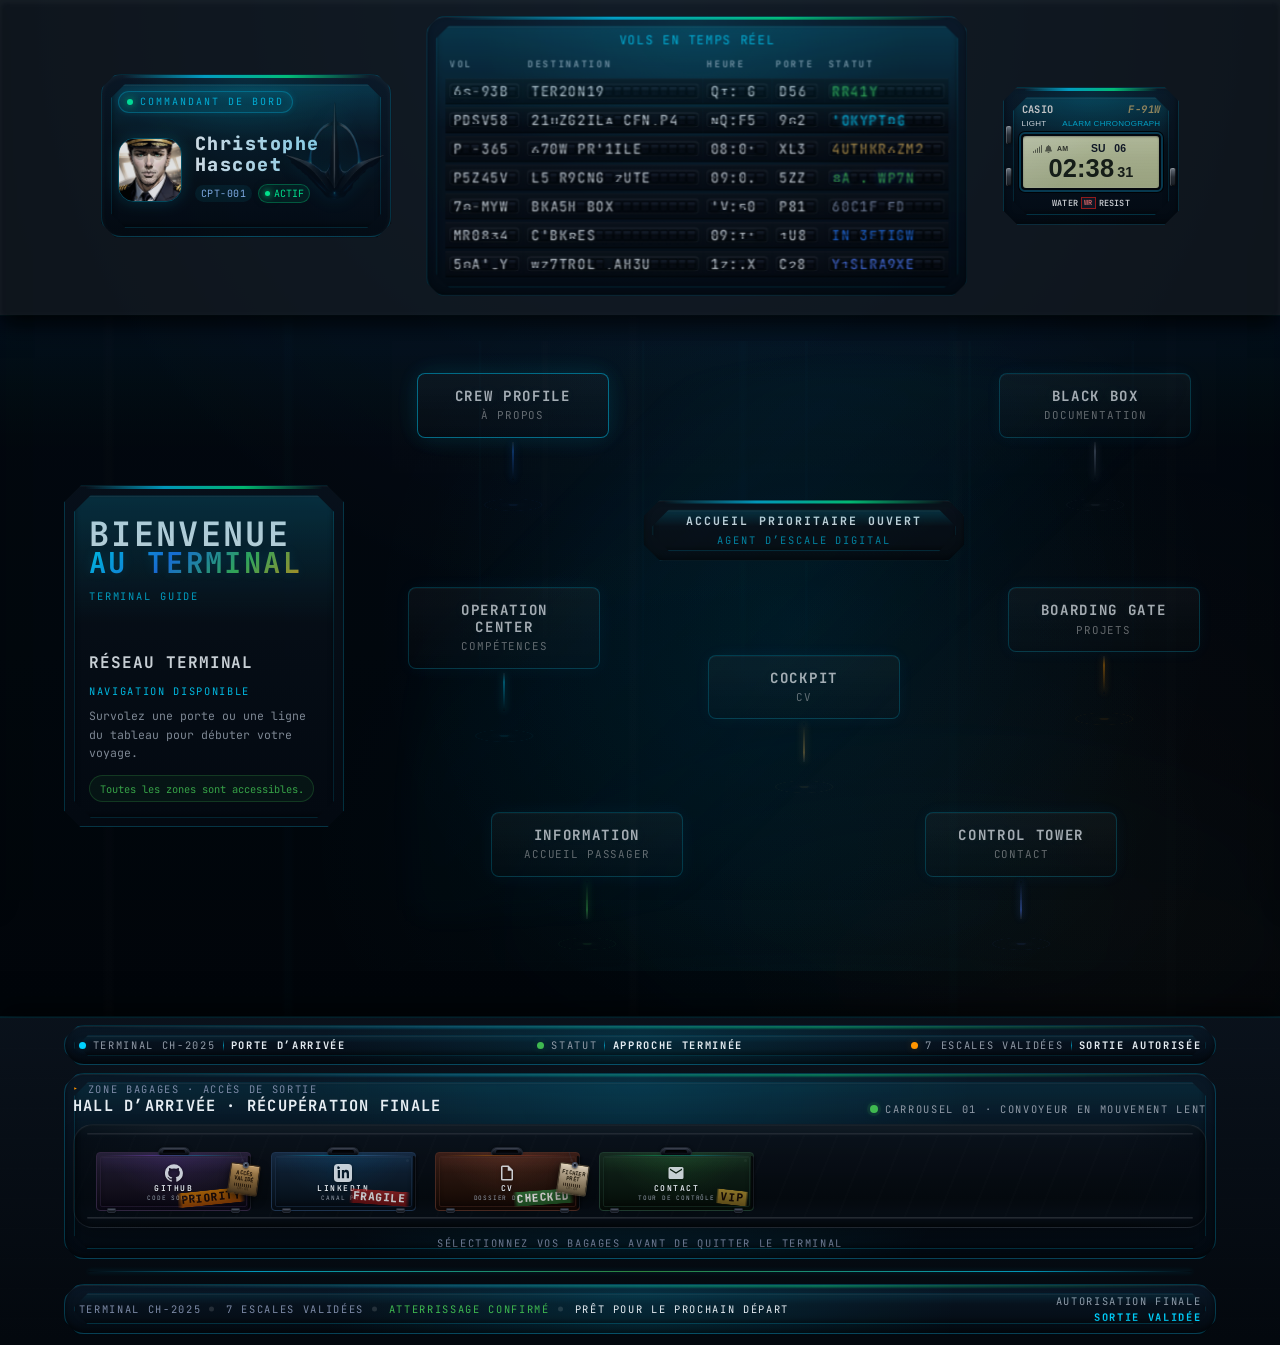
==== commit 355d6c04: "ajoute de la page operation center" ====
--- a/index.html
+++ b/index.html
@@ -6,7 +6,7 @@
     <meta name="viewport" content="width=device-width, initial-scale=1.0">
     <title>Christophe Hascoet — Terminal A56</title>
 
-  <link rel="preconnect" href="https://fonts.googleapis.com">
+    <link rel="preconnect" href="https://fonts.googleapis.com">
     <link rel="preconnect" href="https://fonts.gstatic.com" crossorigin>
     <link
         href="https://fonts.googleapis.com/css2?family=Rajdhani:wght@400;600;700&family=JetBrains+Mono:wght@400;600;700&display=swap"
@@ -16,7 +16,7 @@
         crossorigin="anonymous" referrerpolicy="no-referrer">
 
 
-
+    <link rel="stylesheet" href="./asset/css/porte.css">
     <link rel="stylesheet" href="./asset/css/style.css">
     <link rel="stylesheet" href="./asset/css/info.css">
     <link rel="stylesheet" href="./asset/css/footer.css">
@@ -24,6 +24,30 @@
 </head>
 
 <body>
+
+    <!-- ========== PORTE D'EMBARQUEMENT ANIMÉE ========== -->
+    <section class="doors-overlay" id="doors-overlay" aria-hidden="true">
+        <div class="door left">
+            <div class="door-inner">
+                <div class="door-window"></div>
+                <p class="door-label">
+                    <span class="door-label-top">TERMINAL CH-2025</span>
+                    <span class="door-label-main">GATE A01</span>
+                    <span class="door-label-bottom">BOARDING</span>
+                </p>
+            </div>
+        </div>
+        <div class="door right">
+            <div class="door-inner">
+                <div class="door-window"></div>
+                <p class="door-label">
+                    <span class="door-label-top">DIGITAL FLIGHT</span>
+                    <span class="door-label-main">DEST. PORTFOLIO</span>
+                    <span class="door-label-bottom">CLEARANCE OK</span>
+                </p>
+            </div>
+        </div>
+    </section>
 
     <!-- ═══ HEADER — Flight Strip ═══ -->
     <header class="header">
@@ -438,6 +462,7 @@
     <script src="https://cdnjs.cloudflare.com/ajax/libs/gsap/3.12.2/gsap.min.js"></script>
     <script src="./asset/js/main.js"></script>
     <script src="./asset/js/info.js"></script>
+    <script src="./asset/js/porte.js"></script>
 </body>
 
 </html>
--- a/asset/css/porte.css
+++ b/asset/css/porte.css
@@ -0,0 +1,136 @@
+     :root {
+            --clr-bg: #0a0d14;
+            --clr-bg-gradient: radial-gradient(circle at top, #1b3957, #050b10 60%);
+            --clr-panel-bg: #10141c;
+            --clr-accent: #3b82f6;
+            --clr-text: #e5e7eb;
+            --clr-muted: #9ca3af;
+            --clr-green: #22c55e;
+            --clr-warning: #f59e0b;
+            --clr-char-bg: rgba(0, 0, 0, 0.25);
+            --clr-border-green: rgba(63, 185, 80, 0.9);
+            --font-mono: 'JetBrains Mono', monospace;
+            --font-display: 'Rajdhani', sans-serif;
+        }
+
+    
+/* =========================================================
+           PORTE D'EMBARQUEMENT PLEIN ÉCRAN (INTRO)
+           ========================================================= */
+        .doors-overlay {
+            position: fixed;
+            inset: 0;
+            z-index: 2000;
+            display: flex;
+            pointer-events: none;
+            background: var(--clr-bg-gradient);
+        }
+
+        .door {
+            flex: 1;
+            height: 100%;
+            background: var(--clr-bg-gradient);
+            display: flex;
+            align-items: center;
+            justify-content: center;
+            position: relative;
+            overflow: hidden;
+            box-shadow:
+            0 10px 22px rgba(0, 0, 0, 0.9),
+            inset 0 2px 6px rgba(255, 255, 255, 0.05);
+            z-index: 1;
+        }
+
+        /* Bandes de sécurité */
+        .door::after {
+            content: "";
+            position: absolute;
+            top: 0;
+            width: 18px;
+            height: 100%;
+            background: repeating-linear-gradient(135deg,
+                    var(--clr-green) 0px,
+                    var(--clr-green) 6px,
+                    #3b82f6 6px,
+                    #020617 12px);
+            opacity: 0.8;
+        }
+
+        .door.left::after {
+            right: 0;
+        }
+
+        .door.right::after {
+            left: 0;
+        }
+
+        .door-inner {
+            display: flex;
+            flex-direction: column;
+            align-items: center;
+            gap: 18px;
+        }
+
+        /* Hublot */
+        .door-window {
+            width: 180px;
+            height: 54px;
+            border-radius: 999px;
+            background:var(--clr-bg-gradient);
+            border: 5px solid var(--clr-bg-gradient);
+             box-shadow:
+            0 10px 22px rgba(0, 0, 0, 0.9),
+            inset 0 2px 6px rgba(255, 255, 255, 0.05);
+            position: relative;
+        }
+
+        .door-window::after {
+            content: "";
+            position: absolute;
+            inset: 8px;
+            border-radius: inherit;
+            border: 5px dashed var(--clr-bg-gradient);
+        }
+
+        .door-label {
+            text-align: center;
+            font-family: var(--font-mono);
+            text-transform: uppercase;
+            letter-spacing: 0.18em;
+            color: var(--clr-text);
+            font-size: 0.65rem;
+        }
+
+        .door-label-top {
+            display: block;
+            color: var(--clr-muted);
+            margin-bottom: 6px;
+        }
+
+        .door-label-main {
+            display: block;
+            font-family: var(--font-display);
+            font-size: 1.4rem;
+            letter-spacing: 0.25em;
+            color: var(--clr-accent);
+        }
+
+        .door-label-bottom {
+            display: block;
+            margin-top: 6px;
+            font-size: 0.6rem;
+            color: var(--clr-bg-gradient);
+            animation: doorBlink 1s infinite;
+        }
+
+        @keyframes doorBlink {
+
+            0%,
+            100% {
+                opacity: 1;
+            }
+
+            50% {
+                opacity: 0.2;
+            }
+        }
--- a/asset/css/style.css
+++ b/asset/css/style.css
@@ -2,6 +2,9 @@
 
 @layer reset, base, layout, components, animations, responsive, a11y;
 
+/* ═══════════════════════════════════════════════════════════════
+   RESET
+═══════════════════════════════════════════════════════════════ */
 @layer reset {
 
   *,
@@ -45,18 +48,17 @@
   }
 }
 
+/* ═══════════════════════════════════════════════════════════════
+   BASE — VARIABLES + UTILITAIRES GLOBAUX
+═══════════════════════════════════════════════════════════════ */
 @layer base {
   :root {
-    /* ═══════════════════════════════════════════════════════════
-       FONTS
-    ═══════════════════════════════════════════════════════════ */
+    /* ── FONTS ─────────────────────────────────────────────── */
     --font-sans: "Rajdhani", system-ui, sans-serif;
     --font-mono: "JetBrains Mono", ui-monospace, monospace;
     --font-digital: "DS-Digital", sans-serif;
 
-    /* ═══════════════════════════════════════════════════════════
-       COLORS - MAIN PALETTE
-    ═══════════════════════════════════════════════════════════ */
+    /* ── COLORS · MAIN PALETTE ─────────────────────────────── */
     --color-bg-page: #05080f;
     --color-bg-panel: #111820;
     --color-bg-card: #101e38;
@@ -69,13 +71,11 @@
     --color-cockpit: #caa24f;
     --color-tower: #4f7cff;
     --color-text: #e6edf3;
+    --crew-readable: #f1f7ff;
     --color-muted: #909aa7;
     --hud-green: #00ff9c;
 
-    /* ═══════════════════════════════════════════════════════════
-       COLORS - WITH ALPHA (réutilisables partout)
-    ═══════════════════════════════════════════════════════════ */
-    /* Accent variations */
+    /* ── COLORS · ACCENT ALPHA ─────────────────────────────── */
     --color-accent-90: rgba(0, 210, 255, 0.9);
     --color-accent-82: rgba(0, 210, 255, 0.82);
     --color-accent-80: rgba(0, 210, 255, 0.8);
@@ -85,28 +85,30 @@
     --color-accent-15: rgba(0, 210, 255, 0.15);
     --color-accent-14: rgba(0, 210, 255, 0.14);
     --color-accent-12: rgba(0, 210, 255, 0.12);
-    --color-accent-10: rgba(0, 210, 255, 0.10);
+    --color-accent-10: rgba(0, 210, 255, 0.1);
     --color-accent-08: rgba(0, 210, 255, 0.08);
     --color-accent-06: rgba(0, 210, 255, 0.06);
 
-    /* Green variations */
+    /* ── COLORS · GREEN ALPHA ──────────────────────────────── */
     --color-green-80: rgba(0, 255, 150, 0.8);
     --color-green-30: rgba(0, 255, 150, 0.3);
     --color-green-08: rgba(0, 255, 150, 0.08);
     --color-green-26: rgba(63, 185, 80, 0.26);
     --color-green-065: rgba(63, 185, 80, 0.065);
 
-    /* White variations */
+    /* ── COLORS · WHITE ALPHA ──────────────────────────────── */
     --color-white-22: rgba(255, 255, 255, 0.22);
-    --color-white-20: rgba(255, 255, 255, 0.20);
+    --color-white-20: rgba(255, 255, 255, 0.2);
     --color-white-18: rgba(255, 255, 255, 0.18);
+    --color-white-14: rgba(255, 255, 255, 0.14);
     --color-white-12: rgba(255, 255, 255, 0.12);
     --color-white-08: rgba(255, 255, 255, 0.08);
     --color-white-06: rgba(255, 255, 255, 0.06);
     --color-white-05: rgba(255, 255, 255, 0.05);
     --color-white-04: rgba(255, 255, 255, 0.04);
-
-    /* Black variations */
+    --color-white-01: rgba(255, 255, 255, 0.01);
+
+    /* ── COLORS · BLACK ALPHA ──────────────────────────────── */
     --color-black-90: rgba(0, 0, 0, 0.9);
     --color-black-85: rgba(0, 0, 0, 0.85);
     --color-black-80: rgba(0, 0, 0, 0.8);
@@ -116,13 +118,8 @@
     --color-black-50: rgba(0, 0, 0, 0.5);
     --color-black-45: rgba(0, 0, 0, 0.45);
     --color-black-35: rgba(0, 0, 0, 0.35);
-    --color-white-14: rgba(255, 255, 255, 0.14);
-    --color-white-01: rgba(255, 255, 255, 0.01);
-    --color-green-065: rgba(63, 185, 80, 0.065);
-
-    /* ═══════════════════════════════════════════════════════════
-       COLORS - STATUS (pour les flaps)
-    ═══════════════════════════════════════════════════════════ */
+
+    /* ── COLORS · STATUS (flaps) ───────────────────────────── */
     --color-status-archived: var(--color-tech);
     --color-status-authorized: var(--color-cockpit);
     --color-status-clearance: var(--color-tower);
@@ -134,36 +131,28 @@
     --color-status-gate-open: var(--color-green);
     --color-status-final: var(--color-amber);
 
-    /* ═══════════════════════════════════════════════════════════
-       TEXT SIZES
-    ═══════════════════════════════════════════════════════════ */
+    /* ── TEXT SIZES ────────────────────────────────────────── */
     --text-xs: clamp(0.55rem, 0.9vw, 0.65rem);
     --text-sm: clamp(0.62rem, 1.1vw, 0.72rem);
     --text-md: clamp(0.72rem, 1.4vw, 0.85rem);
     --text-base: clamp(0.82rem, 1.7vw, 1rem);
     --text-lg: clamp(0.92rem, 2vw, 1.1rem);
     --text-xl: clamp(1.15rem, 2.5vw, 1.5rem);
+    --text-2xl: clamp(1.35rem, 3vw, 2rem);
     --text-hero: clamp(1.8rem, 4.5vw, 2.8rem);
-    --text-2xl: clamp(1.35rem, 3vw, 2rem);
-
-    /* ═══════════════════════════════════════════════════════════
-       SPACING
-    ═══════════════════════════════════════════════════════════ */
+
+    /* ── SPACING ───────────────────────────────────────────── */
     --space-1: 0.5rem;
     --space-2: 1rem;
     --space-3: 1.5rem;
     --space-4: 2rem;
 
-    /* ═══════════════════════════════════════════════════════════
-       LAYOUT
-    ═══════════════════════════════════════════════════════════ */
+    /* ── LAYOUT ────────────────────────────────────────────── */
     --container: 1200px;
     --cut: 14px;
     --pad-x: clamp(0.75rem, 2vw, 1.5rem);
 
-    /* ═══════════════════════════════════════════════════════════
-       CLIP-PATH - HUD SHAPE (utilisé partout!)
-    ═══════════════════════════════════════════════════════════ */
+    /* ── CLIP-PATH · HUD SHAPE ─────────────────────────────── */
     --clip-hud: polygon(0 var(--cut),
         var(--cut) 0,
         calc(100% - var(--cut)) 0,
@@ -173,82 +162,51 @@
         var(--cut) 100%,
         0 calc(100% - var(--cut)));
 
-    /* ═══════════════════════════════════════════════════════════
-       BACKGROUNDS - MAIN
-    ═══════════════════════════════════════════════════════════ */
+    /* ── BACKGROUNDS · MAIN ────────────────────────────────── */
     --bg-main: radial-gradient(circle at top, #1b3957, #050b10 60%);
-
-    /* Glass card background (utilisé par pilot-card, flight-board, casio) */
     --bg-glass: linear-gradient(180deg, rgba(10, 25, 40, 0.92), rgba(3, 10, 18, 0.98));
     --bg-glass-top: radial-gradient(circle at top, var(--color-accent-12), transparent 55%);
-
-    /* Footer background */
     --bg-footer: linear-gradient(180deg, rgba(10, 18, 28, 0.96), rgba(3, 8, 14, 0.98));
-
-    /* Row backgrounds (tableau) */
     --bg-row: linear-gradient(180deg, #0a0f16, #04080e);
     --bg-row-word: linear-gradient(180deg, #0c1118, #050a12);
     --bg-flap: linear-gradient(180deg, #1b2230 0%, #0a0d14 50%, #05070d 100%);
 
-    /* ═══════════════════════════════════════════════════════════
-       BACKGROUNDS - DECORATIVE
-    ═══════════════════════════════════════════════════════════ */
-    /* Neon line gradient (ligne du haut des cards) */
+    /* ── BACKGROUNDS · DECORATIVE ──────────────────────────── */
     --gradient-neon-line: linear-gradient(90deg,
         transparent,
         var(--color-accent-80),
         var(--color-green-80),
         transparent);
-
-    /* Glass overlay (::after des cards) */
-    --gradient-glass-overlay: linear-gradient(180deg,
-        var(--color-accent-18),
-        transparent 40%);
-
-    /* Title gradient */
+    --gradient-glass-overlay: linear-gradient(180deg, var(--color-accent-18), transparent 40%);
     --gradient-title: linear-gradient(135deg,
         var(--color-accent),
         var(--color-primary) 35%,
         var(--color-green) 65%,
         var(--color-amber));
 
-    /* ═══════════════════════════════════════════════════════════
-       SHADOWS
-    ═══════════════════════════════════════════════════════════ */
-    /* Card shadow (header, pilot-card) */
-    --shadow-card:
-      0 10px 22px var(--color-black-90),
-      inset 0 2px 6px var(--color-white-05);
-
-    /* Board shadow (flight-board, casio, panels) */
+
+    /* ── SHADOWS ───────────────────────────────────────────── */
+    --shadow-card: 0 10px 22px rgba(0, 0, 0, 0.9), inset 0 2px 6px rgba(255, 255, 255, 0.05);
     --shadow-board:
       0 10px 24px var(--color-black-45),
       0 4px 10px var(--color-accent-10),
       inset 0 1px 0 var(--color-white-06),
       inset 0 -2px 6px var(--color-black-55);
-
-    /* Flap inset shadow (::after overlay des cards) */
     --shadow-flap-inset:
       inset 0 1px 0 var(--color-white-06),
       inset 0 -2px 5px var(--color-black-45);
-
-    /* Row shadow (lignes de tableau) */
     --shadow-row:
       inset 0 1px 0 var(--color-white-04),
       inset 0 -1px 0 var(--color-black-90);
-
-    /* Word shadow */
     --shadow-word:
       inset 0 1px 0 var(--color-white-05),
       inset 0 -1px 0 var(--color-black-90);
 
-    /* Variables d'effet Inset (Creusé sombre) pour les cartes */
+    /* Effet Inset (creusé sombre) pour les cartes */
     --inset-bg: rgba(0, 4, 10, 0.45) radial-gradient(circle at top, #1b3957, #050b10 60%);
     --inset-shadow: inset 0 4px 8px rgba(0, 0, 0, 0.8), 0 1px 0 rgba(255, 255, 255, 0.05);
 
-    /* ═══════════════════════════════════════════════════════════
-       BORDERS
-    ═══════════════════════════════════════════════════════════ */
+    /* ── BORDERS ───────────────────────────────────────────── */
     --border-card: 5px solid var(--color-bg-card);
     --border-panel: 2px solid var(--color-bg-page);
     --border-glass: 1px solid var(--color-accent-22);
@@ -259,19 +217,16 @@
     --border-green-30: 1px solid var(--color-green-30);
     --border-green-26: 1px solid var(--color-green-26);
 
-    /* ═══════════════════════════════════════════════════════════
-       BORDER RADIUS
-    ═══════════════════════════════════════════════════════════ */
+    /* ── BORDER RADIUS ─────────────────────────────────────── */
     --radius-xs: 2px;
     --radius-sm: 12px;
     --radius-card: 14px;
     --radius-lg: 16px;
     --radius-md: 20px;
     --radius-pill: 999px;
-
-    /* ═══════════════════════════════════════════════════════════
-       TABLE VARIABLES
-    ═══════════════════════════════════════════════════════════ */
+      --crew-radius: 1.15rem;
+
+    /* ── TABLE VARIABLES ───────────────────────────────────── */
     --board-padding: 1rem 1.2rem;
     --table-gap: 3px;
     --th-padding: 0 4px 6px;
@@ -279,13 +234,9 @@
     --flap-size: 0.6rem;
     --word-padding: 2px 2px;
 
-    /* ═══════════════════════════════════════════════════════════
-       TRANSITIONS
-    ═══════════════════════════════════════════════════════════ */
+    /* ── TRANSITIONS ───────────────────────────────────────── */
     --transition-fast: 0.25s ease;
     --transition-medium: 0.3s ease;
-
-
   }
 
   :focus-visible {
@@ -331,11 +282,13 @@
   }
 }
 
+/* ═══════════════════════════════════════════════════════════════
+   LAYOUT — HEADER / MAIN / FOOTER
+═══════════════════════════════════════════════════════════════ */
 @layer layout {
   .header {
     background: var(--color-bg-panel);
     box-shadow: var(--shadow-card);
-    /* padding-block: var(--space-2); */
     padding-block: 0.6rem 0.8rem;
     position: relative;
     z-index: 1;
@@ -345,7 +298,6 @@
     display: flex;
     align-items: center;
     justify-content: center;
-    /* gap: var(--space-3); */
     gap: 1rem;
     position: relative;
     flex-wrap: wrap;
@@ -383,11 +335,12 @@
   }
 }
 
+/* ═══════════════════════════════════════════════════════════════
+   COMPONENTS — PILOT CARD / FLIGHT BOARD / CASIO
+═══════════════════════════════════════════════════════════════ */
 @layer components {
 
-  /* ═══════════════════════════════════════════════════════════
-     PILOT CARD
-  ═══════════════════════════════════════════════════════════ */
+  /* ─── PILOT CARD ─────────────────────────────────────────── */
   .pilot-card {
     display: grid;
     grid-template-rows: auto 1fr;
@@ -429,7 +382,6 @@
     clip-path: inherit;
   }
 
-  /* Badge rôle */
   .pilot-card__role {
     display: inline-flex;
     align-items: center;
@@ -458,21 +410,6 @@
     animation: hudPulse 1.8s infinite;
   }
 
-  @keyframes hudPulse {
-
-    0%,
-    100% {
-      opacity: 1;
-      transform: scale(1);
-    }
-
-    50% {
-      opacity: 0.4;
-      transform: scale(1.6);
-    }
-  }
-
-  /* Bloc principal */
   .pilot-card__main {
     display: flex;
     align-items: center;
@@ -482,7 +419,6 @@
     z-index: 2;
   }
 
-  /* Avatar */
   .pilot-card__avatar {
     width: 64px;
     height: 64px;
@@ -495,7 +431,6 @@
     filter: saturate(1.05) contrast(1.03);
   }
 
-  /* Logo de fond */
   .pilot-card__logo {
     position: absolute;
     bottom: 44px;
@@ -509,7 +444,6 @@
     transform: translateY(10px);
   }
 
-  /* Infos */
   .pilot-card__info {
     max-width: 160px;
     display: flex;
@@ -528,7 +462,7 @@
     -webkit-background-clip: text;
     color: transparent;
     -webkit-text-fill-color: transparent;
-    font-family: var(--font-sans);
+    font-family: var(--font-mono);
     letter-spacing: 0.08em;
   }
 
@@ -539,7 +473,6 @@
     margin-top: 0.25rem;
   }
 
-  /* ID */
   .pilot-card__id {
     font-size: 10px;
     padding: 0.1rem 0.35rem;
@@ -554,7 +487,6 @@
     font-family: var(--font-mono);
   }
 
-  /* Status */
   .pilot-card__status {
     display: inline-flex;
     align-items: center;
@@ -570,18 +502,6 @@
     animation: system-pulse 2.5s infinite;
   }
 
-  @keyframes system-pulse {
-
-    0%,
-    100% {
-      opacity: 1;
-    }
-
-    50% {
-      opacity: 0.6;
-    }
-  }
-
   .pilot-card__dot {
     width: 5px;
     height: 5px;
@@ -593,9 +513,7 @@
       0 0 12px rgba(63, 185, 80, 0.6);
   }
 
-  /* ═══════════════════════════════════════════════════════════
-     FLIGHT BOARD (TABLEAU)
-  ═══════════════════════════════════════════════════════════ */
+  /* ─── FLIGHT BOARD (TABLEAU) ─────────────────────────────── */
   .flight-board {
     background: var(--bg-glass-top), var(--bg-glass);
     border: var(--border-glass);
@@ -676,6 +594,37 @@
   .flight-table tbody tr:hover {
     background: rgba(31, 111, 234, 0.12);
     transform: translateX(2px);
+  }
+
+  /* Colonnes du tableau (desktop) */
+  .flight-table th:nth-child(1),
+  .flight-table td:nth-child(1) {
+    width: 10%;
+    min-width: 55px;
+  }
+
+  .flight-table th:nth-child(2),
+  .flight-table td:nth-child(2) {
+    width: 36%;
+    min-width: 110px;
+  }
+
+  .flight-table th:nth-child(3),
+  .flight-table td:nth-child(3) {
+    width: 15%;
+    min-width: 65px;
+  }
+
+  .flight-table th:nth-child(4),
+  .flight-table td:nth-child(4) {
+    width: 12%;
+    min-width: 55px;
+  }
+
+  .flight-table th:nth-child(5),
+  .flight-table td:nth-child(5) {
+    width: 27%;
+    min-width: 115px;
   }
 
   /* Structure du mot */
@@ -770,77 +719,7 @@
     animation: flashFinal 0.8s infinite;
   }
 
-  @keyframes pulseBoarding {
-
-    0%,
-    100% {
-      filter: brightness(1);
-    }
-
-    50% {
-      filter: brightness(1.4);
-    }
-  }
-
-  @keyframes flashFinal {
-
-    0%,
-    100% {
-      opacity: 1;
-    }
-
-    50% {
-      opacity: 0.3;
-    }
-  }
-
-  @keyframes blinkDelay {
-
-    0%,
-    100% {
-      opacity: 1;
-    }
-
-    50% {
-      opacity: 0.6;
-    }
-  }
-
-  /* Mise en page des colonnes */
-  /* Mise en page des colonnes - CORRIGÉ */
-  .flight-table th:nth-child(1),
-  .flight-table td:nth-child(1) {
-    width: 10%;
-    min-width: 55px;
-  }
-
-  .flight-table th:nth-child(2),
-  .flight-table td:nth-child(2) {
-    width: 36%;
-    min-width: 110px;
-  }
-
-  .flight-table th:nth-child(3),
-  .flight-table td:nth-child(3) {
-    width: 15%;
-    min-width: 65px;
-  }
-
-  .flight-table th:nth-child(4),
-  .flight-table td:nth-child(4) {
-    width: 12%;
-    min-width: 55px;
-  }
-
-  .flight-table th:nth-child(5),
-  .flight-table td:nth-child(5) {
-    width: 27%;
-    min-width: 115px;
-  }
-
-  /* ═══════════════════════════════════════════════════════════
-     CASIO WATCH
-  ═══════════════════════════════════════════════════════════ */
+  /* ─── CASIO WATCH ────────────────────────────────────────── */
   .casio {
     display: flex;
     justify-content: center;
@@ -912,7 +791,7 @@
     display: flex;
     justify-content: space-between;
     align-items: center;
-    padding: 0px 3px 2px;
+    padding: 0 3px 2px;
     margin-bottom: 2px;
     font-family: var(--font-digital);
     font-size: 8px;
@@ -1121,11 +1000,91 @@
     right: 2px;
     bottom: 28%;
   }
-
 }
 
+/* ═══════════════════════════════════════════════════════════════
+   ANIMATIONS
+═══════════════════════════════════════════════════════════════ */
+@layer animations {
+  @keyframes hudPulse {
+
+    0%,
+    100% {
+      opacity: 1;
+      transform: scale(1);
+    }
+
+    50% {
+      opacity: 0.4;
+      transform: scale(1.6);
+    }
+  }
+
+  @keyframes system-pulse {
+
+    0%,
+    100% {
+      opacity: 1;
+    }
+
+    50% {
+      opacity: 0.6;
+    }
+  }
+
+  @keyframes dot-pulse {
+
+    0%,
+    100% {
+      opacity: 1;
+    }
+
+    50% {
+      opacity: 0.5;
+    }
+  }
+
+  @keyframes pulseBoarding {
+
+    0%,
+    100% {
+      filter: brightness(1);
+    }
+
+    50% {
+      filter: brightness(1.4);
+    }
+  }
+
+  @keyframes flashFinal {
+
+    0%,
+    100% {
+      opacity: 1;
+    }
+
+    50% {
+      opacity: 0.3;
+    }
+  }
+
+  @keyframes blinkDelay {
+
+    0%,
+    100% {
+      opacity: 1;
+    }
+
+    50% {
+      opacity: 0.6;
+    }
+  }
+}
+
+/* ═══════════════════════════════════════════════════════════════
+   RESPONSIVE
+═══════════════════════════════════════════════════════════════ */
 @layer responsive {
-
   @media (min-width: 900px) {
     .header__inner {
       flex-direction: row;
@@ -1169,15 +1128,14 @@
       table-layout: fixed;
     }
 
-
-    .flight-table th:nth-child(1),
+    /* .flight-table th:nth-child(1),
     .flight-table td:nth-child(1) {
-      width: 19.5%;
+      width: 21.5%;
     }
 
     .flight-table th:nth-child(2),
     .flight-table td:nth-child(2) {
-      width: 42%;
+      width: 58%;
     }
 
     .flight-table th:nth-child(3),
@@ -1192,7 +1150,37 @@
 
     .flight-table th:nth-child(5),
     .flight-table td:nth-child(5) {
-      width: 39%;
+      width: 41%;
+    } */
+
+    .flight-table th:nth-child(1),
+    .flight-table td:nth-child(1) {
+      width: 17%;
+      min-width: 0;
+    }
+
+    .flight-table th:nth-child(2),
+    .flight-table td:nth-child(2) {
+      width: 38%;
+      min-width: 0;
+    }
+
+    .flight-table th:nth-child(3),
+    .flight-table td:nth-child(3) {
+      width: 15%;
+      min-width: 0;
+    }
+
+    .flight-table th:nth-child(4),
+    .flight-table td:nth-child(4) {
+      width: 12%;
+      min-width: 0;
+    }
+
+    .flight-table th:nth-child(5),
+    .flight-table td:nth-child(5) {
+      width: 29%;
+      min-width: 0;
     }
 
     .flight-table th {
@@ -1208,51 +1196,34 @@
       padding: 3px 4px;
     }
 
-
     .flap {
       width: clamp(0.48rem, 1.1vw, 0.58rem);
       height: clamp(0.78rem, 1.6vw, 0.88rem);
-      line-height: clamp(0.80rem, 1.6vw, 0.88rem);
-      font-size: clamp(0.70rem, 1.05vw, 0.69rem);
+      line-height: clamp(0.8rem, 1.6vw, 0.88rem);
+      font-size: clamp(0.7rem, 1.05vw, 0.69rem);
       margin-inline: 0.5px;
     }
-
 
     .flight-table td:nth-child(1) .flap {
       width: clamp(0.44rem, 0.95vw, 0.52rem);
-      font-size: clamp(0.70rem, 0.95vw, 0.69rem);
-    }
-
+      font-size: clamp(0.7rem, 0.95vw, 0.69rem);
+    }
+
+    .flight-table td:nth-child(2) .flap {
+      width: clamp(0.42rem, 0.95vw, 0.5rem);
+      font-size: clamp(0.68rem, 0.95vw, 0.68rem);
+    }
+
+    /* .flight-table td:nth-child(5) .flap {
+      width: clamp(0.42rem, 1vw, 0.49rem);
+      font-size: clamp(0.7rem, 0.95vw, 0.69rem);
+    } */
     .flight-table td:nth-child(5) .flap {
-      width: clamp(0.42rem, 1vw, 0.49rem);
-      font-size: clamp(0.70rem, 0.95vw, 0.69rem);
-    }
-  }
-
-  @media (max-width: 390px) {
-    .flight-board {
-      padding: 0.75rem 0.45rem;
-    }
-
-    .flap {
-      width: 0.44rem;
-      height: 0.68rem;
-      line-height: 0.90rem;
-      font-size: 0.90rem;
-      font-weight: 900;
-    }
-
-    .flight-table td:nth-child(1) .flap {
-      width: 0.39rem;
-      font-size: 0.41rem;
-    }
-
-    .flight-table td:nth-child(5) .flap {
-      width: 0.38rem;
-      font-size: 0.39rem;
-    }
-  }
-
+      width: clamp(0.36rem, 0.9vw, 0.44rem);
+      font-size: clamp(0.6rem, 0.9vw, 0.6rem);
+    }
+
+  }
 
   @media (max-width: 768px) {
 
@@ -1260,7 +1231,72 @@
     .header__inner,
     .flight-board {
       max-width: 100%;
-      /* overflow-x: hidden; */
+    }
+  }
+
+  /* @media (max-width: 390px) {
+    .flight-board {
+      padding: 0.75rem 0.45rem;
+    }
+
+    .flap {
+      width: 0.44rem;
+      height: 0.68rem;
+      line-height: 0.9rem;
+      font-size: 0.9rem;
+      font-weight: 900;
+    }
+
+    .flight-table td:nth-child(1) .flap {
+      width: 0.39rem;
+      font-size: 0.41rem;
+    }
+
+    .flight-table td:nth-child(5) .flap {
+      width: 0.38rem;
+      font-size: 0.39rem;
+    }
+  } */
+
+  @media (max-width: 390px) {
+    .flight-board {
+      padding: 0.7rem 0.4rem;
+    }
+
+    .flap {
+      width: 0.4rem;
+      height: 0.66rem;
+      line-height: 0.66rem;
+      font-size: 0.55rem;
+      font-weight: 700;
+      margin-inline: 0;
+    }
+  }
+}
+
+/* ═══════════════════════════════════════════════════════════════
+   A11Y — REDUCED MOTION / CONTRAST
+═══════════════════════════════════════════════════════════════ */
+@layer a11y {
+  @media (prefers-reduced-motion: reduce) {
+    html {
+      scroll-behavior: auto;
+    }
+
+    *,
+    *::before,
+    *::after {
+      scroll-behavior: auto !important;
+      animation-duration: 0.01ms !important;
+      animation-iteration-count: 1 !important;
+      transition-duration: 0.01ms !important;
+    }
+  }
+
+  @media (prefers-contrast: more) {
+    :focus-visible {
+      outline-width: 3px;
+      outline-offset: 4px;
     }
   }
 }
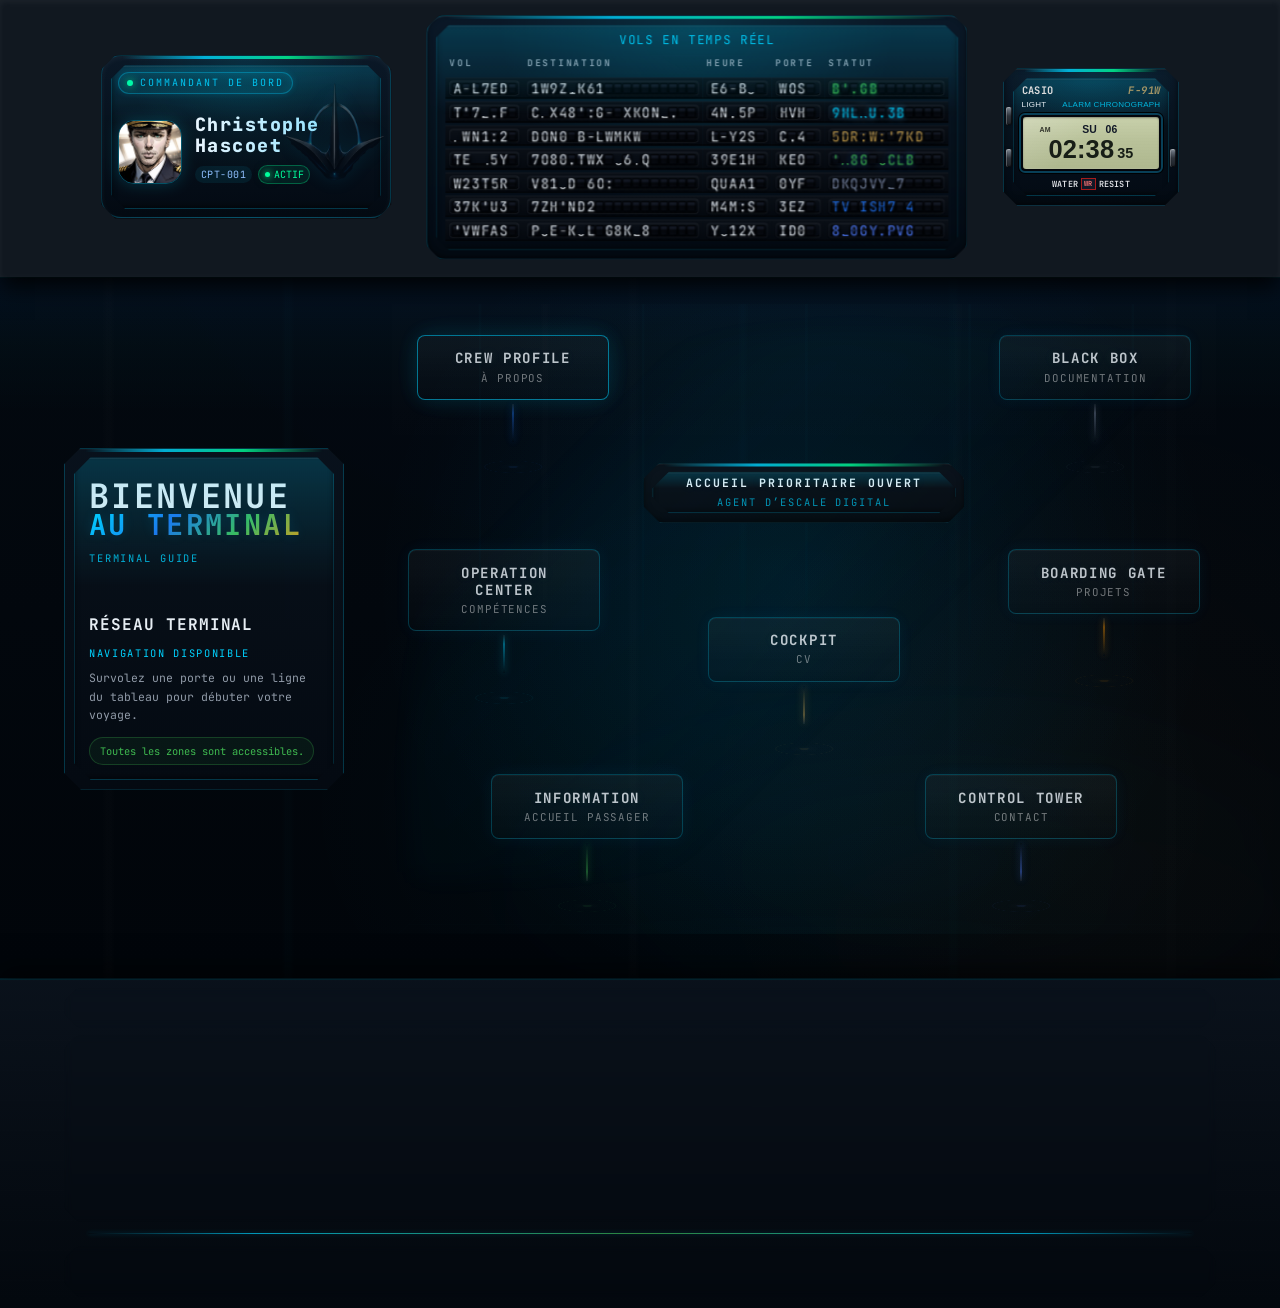
==== commit 79885ac7: "modification html" ====
--- a/index.html
+++ b/index.html
@@ -8,12 +8,9 @@
 
     <link rel="preconnect" href="https://fonts.googleapis.com">
     <link rel="preconnect" href="https://fonts.gstatic.com" crossorigin>
-    <link
-        href="https://fonts.googleapis.com/css2?family=Rajdhani:wght@400;600;700&family=JetBrains+Mono:wght@400;600;700&display=swap"
-        rel="stylesheet">
-    <link rel="stylesheet" href="https://cdnjs.cloudflare.com/ajax/libs/font-awesome/6.5.1/css/all.min.css"
-        integrity="sha512-DTOQO9RWCH3ppGqcWaEA1BIZOC6xxalwEsw9c2QQeAIftl+Vegovlnee1c9QX4TctnWMn13TZye+giMm8e2LwA=="
-        crossorigin="anonymous" referrerpolicy="no-referrer">
+    <link rel="stylesheet"
+        href="https://fonts.googleapis.com/css2?family=Oswald:wght@400;500;600&family=Inter:wght@400;500;600;700&family=JetBrains+Mono:wght@400;700&display=swap">
+
 
 
     <link rel="stylesheet" href="./asset/css/porte.css">
@@ -460,9 +457,9 @@
     </footer>
 
     <script src="https://cdnjs.cloudflare.com/ajax/libs/gsap/3.12.2/gsap.min.js"></script>
+    <script src="./asset/js/info1.js"></script>
+    <script src="./asset/js/porte.js"></script>
     <script src="./asset/js/main.js"></script>
-    <script src="./asset/js/info.js"></script>
-    <script src="./asset/js/porte.js"></script>
 </body>
 
 </html>
--- a/asset/css/style.css
+++ b/asset/css/style.css
@@ -1,6 +1,12 @@
 @import url("https://fonts.cdnfonts.com/css/ds-digital");
 
 @layer reset, base, layout, components, animations, responsive, a11y;
+
+@property --p {
+  syntax: "<percentage>";
+  inherits: false;
+  initial-value: 0%;
+}
 
 /* ═══════════════════════════════════════════════════════════════
    RESET
@@ -141,6 +147,7 @@
     --text-2xl: clamp(1.35rem, 3vw, 2rem);
     --text-hero: clamp(1.8rem, 4.5vw, 2.8rem);
 
+
     /* ── SPACING ───────────────────────────────────────────── */
     --space-1: 0.5rem;
     --space-2: 1rem;
@@ -186,25 +193,23 @@
 
 
     /* ── SHADOWS ───────────────────────────────────────────── */
-    --shadow-card: 0 10px 22px rgba(0, 0, 0, 0.9), inset 0 2px 6px rgba(255, 255, 255, 0.05);
-    --shadow-board:
-      0 10px 24px var(--color-black-45),
+    --shadow-card: 0 10px 22px rgba(0, 0, 0, 0.9),
+      inset 0 2px 6px rgba(255, 255, 255, 0.05);
+    --shadow-board: 0 10px 24px var(--color-black-45),
       0 4px 10px var(--color-accent-10),
       inset 0 1px 0 var(--color-white-06),
       inset 0 -2px 6px var(--color-black-55);
-    --shadow-flap-inset:
-      inset 0 1px 0 var(--color-white-06),
+    --shadow-flap-inset: inset 0 1px 0 var(--color-white-06),
       inset 0 -2px 5px var(--color-black-45);
-    --shadow-row:
-      inset 0 1px 0 var(--color-white-04),
+    --shadow-row: inset 0 1px 0 var(--color-white-04),
       inset 0 -1px 0 var(--color-black-90);
-    --shadow-word:
-      inset 0 1px 0 var(--color-white-05),
+    --shadow-word: inset 0 1px 0 var(--color-white-05),
       inset 0 -1px 0 var(--color-black-90);
 
     /* Effet Inset (creusé sombre) pour les cartes */
     --inset-bg: rgba(0, 4, 10, 0.45) radial-gradient(circle at top, #1b3957, #050b10 60%);
-    --inset-shadow: inset 0 4px 8px rgba(0, 0, 0, 0.8), 0 1px 0 rgba(255, 255, 255, 0.05);
+    --inset-shadow: inset 0 4px 8px rgba(0, 0, 0, 0.8),
+      0 1px 0 rgba(255, 255, 255, 0.05);
 
     /* ── BORDERS ───────────────────────────────────────────── */
     --border-card: 5px solid var(--color-bg-card);
@@ -224,7 +229,7 @@
     --radius-lg: 16px;
     --radius-md: 20px;
     --radius-pill: 999px;
-      --crew-radius: 1.15rem;
+    --crew-radius: 1.15rem;
 
     /* ── TABLE VARIABLES ───────────────────────────────────── */
     --board-padding: 1rem 1.2rem;
@@ -556,7 +561,6 @@
   .flight-table {
     border-collapse: separate;
     border-spacing: 0 var(--table-gap);
-    perspective: 900px;
     width: 100%;
   }
 
@@ -629,7 +633,8 @@
 
   /* Structure du mot */
   .word {
-    display: inline-flex;
+    /* display: inline-flex; */
+    display: flex;
     align-items: center;
     flex-wrap: nowrap;
     padding: var(--word-padding);
@@ -637,11 +642,14 @@
     border-radius: 4px;
     border: var(--border-white-06);
     box-shadow: var(--shadow-word);
+    perspective: 400px;
+    /* perspective: 400px; */
     transform-style: preserve-3d;
   }
 
   /* Le Flap */
   .flap {
+    display: inline-block;
     width: var(--flap-size);
     height: var(--flap-size);
     line-height: var(--flap-size);
--- a/asset/css/info.css
+++ b/asset/css/info.css
@@ -13,33 +13,31 @@
     --terminal-post-height: 2.4rem;
 
     /* Clip-path terminal (utilise --terminal-cut différent de --cut global) */
-    --clip-terminal: polygon(
-      0 var(--terminal-cut),
-      var(--terminal-cut) 0,
-      calc(100% - var(--terminal-cut)) 0,
-      100% var(--terminal-cut),
-      100% calc(100% - var(--terminal-cut)),
-      calc(100% - var(--terminal-cut)) 100%,
-      var(--terminal-cut) 100%,
-      0 calc(100% - var(--terminal-cut))
-    );
+    --clip-terminal: polygon(0 var(--terminal-cut),
+        var(--terminal-cut) 0,
+        calc(100% - var(--terminal-cut)) 0,
+        100% var(--terminal-cut),
+        100% calc(100% - var(--terminal-cut)),
+        calc(100% - var(--terminal-cut)) 100%,
+        var(--terminal-cut) 100%,
+        0 calc(100% - var(--terminal-cut)));
 
     /* ═══════════════════════════════════════════════════════════
        TERMINAL - BACKGROUNDS SPÉCIFIQUES
     ═══════════════════════════════════════════════════════════ */
-    
-    --bg-terminal-main: 
+
+    --bg-terminal-main:
       radial-gradient(circle at 62% 44%, rgba(0, 180, 255, 0.055), transparent 48%),
       radial-gradient(circle at 86% 76%, rgba(255, 149, 0, 0.024), transparent 34%),
       linear-gradient(180deg, rgba(3, 9, 16, 0.99), rgba(1, 5, 10, 0.99));
 
-    --bg-terminal-panel: 
+    --bg-terminal-panel:
       linear-gradient(180deg, rgba(9, 18, 28, 0.96), rgba(4, 10, 18, 0.98));
 
-    --bg-terminal-panel-alt: 
+    --bg-terminal-panel-alt:
       linear-gradient(180deg, rgba(12, 18, 26, 0.96), rgba(7, 12, 18, 0.98));
 
-    --bg-terminal-lines: 
+    --bg-terminal-lines:
       linear-gradient(90deg,
         transparent 0 8%,
         rgba(255, 255, 255, 0.015) 8.3% 8.65%,
@@ -53,17 +51,17 @@
         rgba(255, 255, 255, 0.013) 91.3% 91.65%,
         transparent 92% 100%);
 
-    --bg-terminal-top-glow: 
+    --bg-terminal-top-glow:
       linear-gradient(to bottom,
         rgba(0, 120, 255, 0.065),
         rgba(0, 210, 255, 0.022) 48%,
         transparent 100%);
 
-    --bg-terminal-scene-glow: 
+    --bg-terminal-scene-glow:
       radial-gradient(circle at 62% 46%, rgba(0, 180, 255, 0.05), transparent 46%),
       radial-gradient(ellipse at 60% 80%, rgba(0, 210, 255, 0.032), transparent 46%);
 
-    --bg-terminal-floor-glow: 
+    --bg-terminal-floor-glow:
       radial-gradient(ellipse at 68% 72%, rgba(0, 210, 255, 0.04), transparent 38%),
       radial-gradient(ellipse at 80% 86%, rgba(255, 255, 255, 0.016), transparent 42%);
 
@@ -96,15 +94,15 @@
         transparent 66% 100%);
 
     /* Gate card backgrounds */
-    --bg-gate-card: 
-      linear-gradient(180deg, 
-        var(--color-white-05), 
+    --bg-gate-card:
+      linear-gradient(180deg,
+        var(--color-white-05),
         var(--color-white-01));
 
-    --bg-gate-active: 
+    --bg-gate-active:
       linear-gradient(180deg, rgba(14, 28, 40, 0.98), rgba(3, 8, 14, 0.98));
 
-    --bg-scan-effect: 
+    --bg-scan-effect:
       linear-gradient(100deg,
         transparent 0 38%,
         var(--color-white-08) 48%,
@@ -113,25 +111,25 @@
     /* ═══════════════════════════════════════════════════════════
        TERMINAL - SHADOWS SPÉCIFIQUES
     ═══════════════════════════════════════════════════════════ */
-    
-    --shadow-terminal-panel: 
+
+    --shadow-terminal-panel:
       0 10px 24px var(--color-black-35),
       inset 0 1px 0 rgba(255, 255, 255, 0.03);
 
-    --shadow-gate-card: 
+    --shadow-gate-card:
       inset 0 1px 0 var(--color-white-04),
       0 0 18px rgba(0, 150, 255, 0.08);
 
     --shadow-gate-hover: 0 14px 28px var(--color-black-72);
 
-    --shadow-gate-active-profile: 
+    --shadow-gate-active-profile:
       0 0 22px rgba(0, 210, 255, 0.16),
       0 0 40px rgba(0, 210, 255, 0.05);
 
     /* ═══════════════════════════════════════════════════════════
        TERMINAL - BORDERS SPÉCIFIQUES
     ═══════════════════════════════════════════════════════════ */
-    
+
     --border-terminal-main: 1px solid var(--color-accent-12);
     --border-terminal-orientation: 1px solid rgba(0, 210, 255, 0.13);
     --border-gate-card: 1px solid rgba(0, 210, 255, 0.28);
@@ -139,13 +137,13 @@
     /* ═══════════════════════════════════════════════════════════
        TERMINAL - TRANSITIONS
     ═══════════════════════════════════════════════════════════ */
-    
-    --transition-gate: 
+
+    --transition-gate:
       transform var(--transition-fast),
       border-color var(--transition-fast),
       box-shadow var(--transition-fast);
 
-    --transition-beam: 
+    --transition-beam:
       opacity var(--transition-fast),
       filter var(--transition-fast),
       box-shadow var(--transition-fast);
@@ -552,19 +550,15 @@
   }
 
   /* ===== TOP GATES ===== */
-  .terminal-gate-slot:not(
-    .terminal-gate-slot--terminal,
+  .terminal-gate-slot:not(.terminal-gate-slot--terminal,
     .terminal-gate-slot--cockpit,
-    .terminal-gate-slot--control-tower
-  )::before {
+    .terminal-gate-slot--control-tower)::before {
     top: calc(100% + 0.25rem);
   }
 
-  .terminal-gate-slot:not(
-    .terminal-gate-slot--terminal,
+  .terminal-gate-slot:not(.terminal-gate-slot--terminal,
     .terminal-gate-slot--cockpit,
-    .terminal-gate-slot--control-tower
-  )::after {
+    .terminal-gate-slot--control-tower)::after {
     top: calc(100% + var(--terminal-post-height));
   }
 
@@ -691,8 +685,7 @@
     opacity: 1;
     border-color: color-mix(in srgb, var(--gate-color) 70%, white 12%);
     filter:
-      drop-shadow(0 0 10px var(--gate-color))
-      drop-shadow(0 0 20px color-mix(in srgb, var(--gate-color) 35%, transparent));
+      drop-shadow(0 0 10px var(--gate-color)) drop-shadow(0 0 20px color-mix(in srgb, var(--gate-color) 35%, transparent));
   }
 
   .terminal-gate.is-terminal-active {
@@ -767,7 +760,7 @@
     cursor: pointer;
   }
 
-  #flight-body tr.is-terminal-active > td {
+  #flight-body tr.is-terminal-active>td {
     background: color-mix(in srgb, var(--terminal-active-color) 10%, transparent);
     box-shadow:
       inset 0 1px 0 rgba(255, 255, 255, 0.07),
@@ -781,6 +774,27 @@
       0 0 16px color-mix(in srgb, var(--terminal-active-color) 24%, transparent);
   }
 
+  #flight-body tr.row-light>td {
+    animation: flight-row-update 1.1s ease-out;
+  }
+
+  @keyframes flight-row-update {
+    0% {
+      background: color-mix(in srgb,
+          var(--terminal-active-color, var(--color-accent)) 28%,
+          transparent);
+
+      box-shadow:
+        inset 0 0 12px color-mix(in srgb,
+          var(--terminal-active-color, var(--color-accent)) 38%,
+          transparent);
+    }
+
+    100% {
+      background: transparent;
+      box-shadow: none;
+    }
+  }
 
   /* =========================
      RESPONSIVE
@@ -912,4 +926,29 @@
       animation: none;
     }
   }
+
+
+  .gate-label {
+  position: absolute;
+  inset: 0;
+  display: flex;
+  align-items: center;
+  justify-content: center;
+  z-index: 2;
+}
+
+.gate-label .word {
+  display: flex;
+  gap: 1px;
+}
+
+.gate-label .word .flap {
+  width: 6px;
+  height: 9px;
+  font-size: 8px;
+  line-height: 9px;
+  background: #d8cfc0;      /* adapte à ta palette de flaps */
+  color: #1a1a1a;
+}
+
 }
